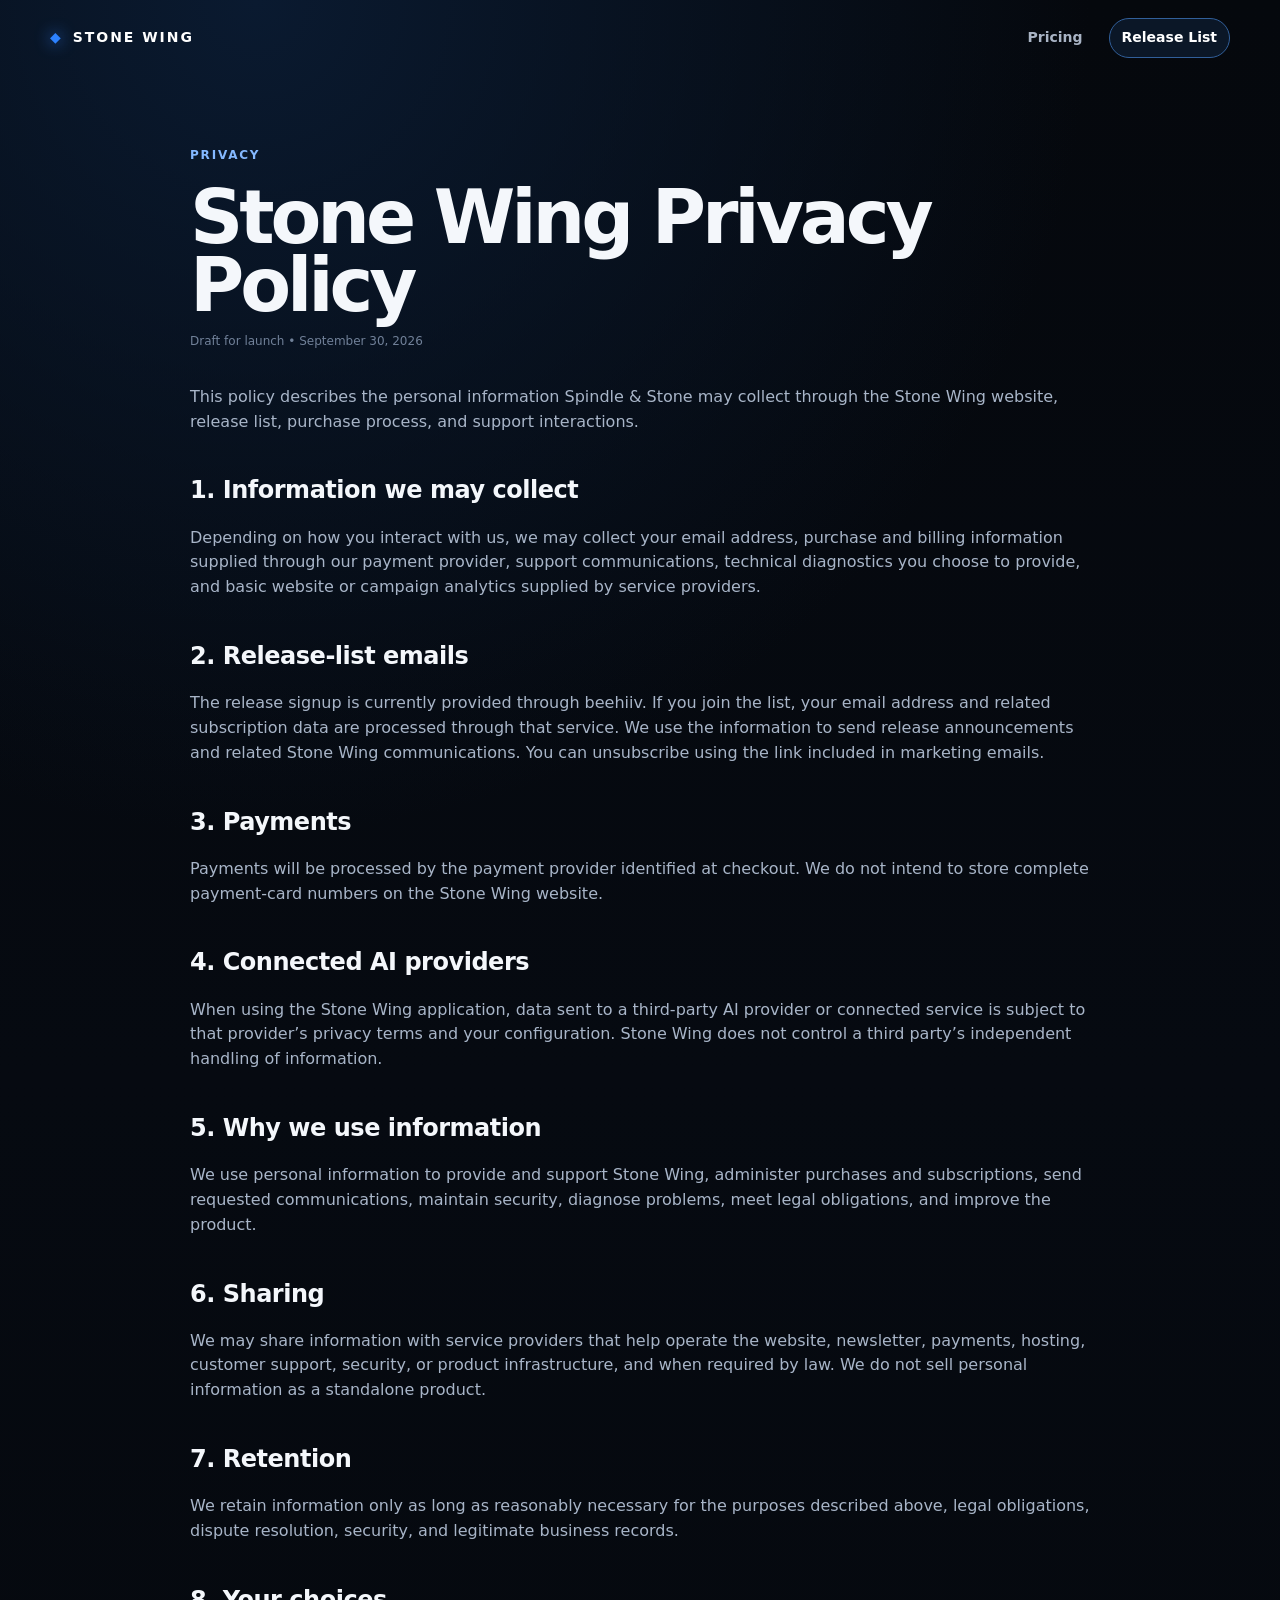
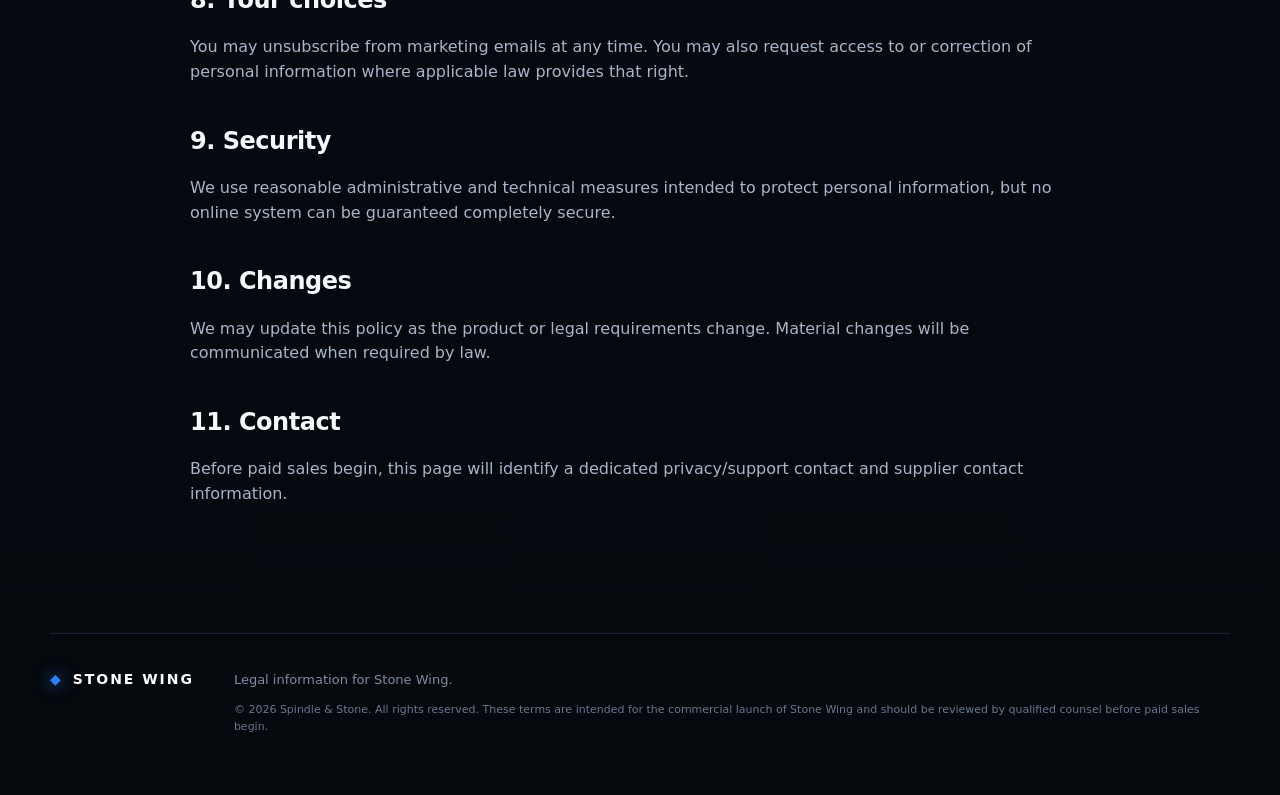
==== privacy.html @ 0d92a04e "Add privacy policy" ====
<!doctype html>
<html lang="en">
<head>
<meta charset="utf-8" />
<meta name="viewport" content="width=device-width, initial-scale=1" />
<link rel="stylesheet" href="styles.css" />
<title>Stone Wing Privacy Policy — Stone Wing</title>
<meta name="description" content="Stone Wing Privacy Policy for Stone Wing." />
</head>
<body><header class="shell nav"><a class="brand" href="index.html"><span class="brand-mark">◆</span><span>STONE WING</span></a><nav><a href="index.html#pricing">Pricing</a><a class="nav-cta" href="index.html#notify">Release List</a></nav></header><main class="shell legal-page"><div class="section-kicker">PRIVACY</div><h1>Stone Wing Privacy Policy</h1><p class="legal-updated">Draft for launch • September 30, 2026</p><p>This policy describes the personal information Spindle & Stone may collect through the Stone Wing website, release list, purchase process, and support interactions.</p><h2>1. Information we may collect</h2><p>Depending on how you interact with us, we may collect your email address, purchase and billing information supplied through our payment provider, support communications, technical diagnostics you choose to provide, and basic website or campaign analytics supplied by service providers.</p><h2>2. Release-list emails</h2><p>The release signup is currently provided through beehiiv. If you join the list, your email address and related subscription data are processed through that service. We use the information to send release announcements and related Stone Wing communications. You can unsubscribe using the link included in marketing emails.</p><h2>3. Payments</h2><p>Payments will be processed by the payment provider identified at checkout. We do not intend to store complete payment-card numbers on the Stone Wing website.</p><h2>4. Connected AI providers</h2><p>When using the Stone Wing application, data sent to a third-party AI provider or connected service is subject to that provider’s privacy terms and your configuration. Stone Wing does not control a third party’s independent handling of information.</p><h2>5. Why we use information</h2><p>We use personal information to provide and support Stone Wing, administer purchases and subscriptions, send requested communications, maintain security, diagnose problems, meet legal obligations, and improve the product.</p><h2>6. Sharing</h2><p>We may share information with service providers that help operate the website, newsletter, payments, hosting, customer support, security, or product infrastructure, and when required by law. We do not sell personal information as a standalone product.</p><h2>7. Retention</h2><p>We retain information only as long as reasonably necessary for the purposes described above, legal obligations, dispute resolution, security, and legitimate business records.</p><h2>8. Your choices</h2><p>You may unsubscribe from marketing emails at any time. You may also request access to or correction of personal information where applicable law provides that right.</p><h2>9. Security</h2><p>We use reasonable administrative and technical measures intended to protect personal information, but no online system can be guaranteed completely secure.</p><h2>10. Changes</h2><p>We may update this policy as the product or legal requirements change. Material changes will be communicated when required by law.</p><h2>11. Contact</h2><p>Before paid sales begin, this page will identify a dedicated privacy/support contact and supplier contact information.</p></main><footer class="footer shell"><div class="brand"><span class="brand-mark">◆</span><span>STONE WING</span></div><p>Legal information for Stone Wing.</p><p class="fine">© 2026 Spindle & Stone. All rights reserved. These terms are intended for the commercial launch of Stone Wing and should be reviewed by qualified counsel before paid sales begin.</p></footer></body></html>
---- styles.css ----
:root{--bg:#05080d;--panel:#0b111a;--panel2:#0d1521;--line:#1c2a3a;--text:#f4f7fb;--muted:#91a0b6;--blue:#2d82ff;--blue2:#78b7ff;--green:#52d39a;--amber:#f4b34e;--max:1180px}*{box-sizing:border-box}html{scroll-behavior:smooth}body{margin:0;background:radial-gradient(circle at 20% 0%,#0a1a30 0,transparent 32%),linear-gradient(180deg,#05080d 0,#060a11 45%,#05080d 100%);color:var(--text);font-family:Inter,system-ui,-apple-system,Segoe UI,sans-serif;line-height:1.55;overflow-x:hidden}.shell{width:min(var(--max),calc(100% - 40px));margin:auto}.ambient{position:fixed;border-radius:50%;filter:blur(100px);opacity:.13;pointer-events:none;z-index:-1}.ambient-a{width:420px;height:420px;background:#1975ff;top:200px;left:-180px}.ambient-b{width:520px;height:520px;background:#2746cc;right:-250px;top:850px}.nav{height:76px;display:flex;align-items:center;justify-content:space-between;position:relative;z-index:5}.brand{display:flex;align-items:center;gap:10px;font-size:14px;font-weight:800;letter-spacing:.14em;color:white;text-decoration:none}.brand-mark{color:var(--blue);filter:drop-shadow(0 0 8px #2d82ff)}nav{display:flex;gap:26px;align-items:center}nav a{color:#a9b4c5;text-decoration:none;font-size:14px;font-weight:600}nav a:hover{color:white}.nav-cta{color:white!important;border:1px solid #315f9a;padding:8px 12px;border-radius:999px;background:#0b1727}.hero{padding:92px 0 38px;text-align:center}.eyebrow,.section-kicker{font-size:12px;font-weight:800;letter-spacing:.15em;color:#84b8ff}.eyebrow{display:inline-flex;align-items:center;gap:8px;border:1px solid #1e3552;border-radius:999px;padding:8px 12px;background:#09101a}.pulse{width:8px;height:8px;border-radius:50%;background:var(--green);box-shadow:0 0 10px var(--green)}h1{font-size:clamp(54px,8.2vw,104px);letter-spacing:-.055em;line-height:.93;margin:24px auto 26px;max-width:1050px}h1 span{background:linear-gradient(90deg,#fff,#6babff 55%,#2d82ff);-webkit-background-clip:text;color:transparent}.hero-copy{max-width:790px;margin:0 auto;color:#b1bdd0;font-size:20px}.hero-actions{display:flex;justify-content:center;gap:12px;margin:32px 0}.button{display:inline-flex;align-items:center;justify-content:center;padding:14px 20px;border-radius:10px;text-decoration:none;font-weight:700;font-size:15px}.primary{background:linear-gradient(180deg,#398dff,#1767dd);color:white;box-shadow:0 10px 38px rgba(45,130,255,.25)}.ghost{color:#dbe7f8;border:1px solid #28384b;background:#0a1018}.proof-strip{display:grid;grid-template-columns:repeat(4,1fr);border:1px solid #172536;background:rgba(8,13,20,.75);border-radius:16px;margin-top:62px;overflow:hidden}.proof-strip div{padding:22px;border-right:1px solid #172536}.proof-strip div:last-child{border-right:0}.proof-strip strong,.proof-strip span{display:block}.proof-strip strong{font-size:16px}.proof-strip span{font-size:12px;color:#77879e;margin-top:3px}.dual-shot{display:grid;grid-template-columns:1fr 1fr;gap:18px;margin-top:28px}.platform-card{border:1px solid #203049;border-radius:18px;padding:12px;background:linear-gradient(180deg,#0d151f,#080d14);box-shadow:0 20px 80px rgba(0,0,0,.35)}.platform-card img{width:100%;border-radius:10px;display:block}.platform-label{display:flex;gap:8px;align-items:center;color:#cbd6e6;font-size:13px;padding:4px 4px 12px;font-weight:700}.dot{width:8px;height:8px;border-radius:50%;background:#6ea6ff}.dot.mac{background:#8fb9ff}.dot.win{background:#2d82ff}.concept-note{grid-column:1/-1;text-align:center;color:#617188;font-size:11px;margin:0}.section{padding:105px 0}.section h2{font-size:clamp(36px,5vw,64px);line-height:1.02;letter-spacing:-.04em;margin:9px 0 18px;max-width:900px}.section-intro{max-width:760px;color:#9ba9bc;font-size:18px}.feature-grid{display:grid;grid-template-columns:repeat(4,1fr);gap:12px;margin-top:38px}.feature-grid article{min-height:230px;border:1px solid #1a2a3d;background:linear-gradient(180deg,rgba(13,22,34,.92),rgba(7,12,19,.92));border-radius:16px;padding:24px}.feature-grid h3{font-size:18px;margin:34px 0 8px}.feature-grid p{color:#8e9db2;margin:0;font-size:14px}.ico{font-size:25px;color:#6db1ff;width:42px;height:42px;display:grid;place-items:center;border:1px solid #284b78;border-radius:12px;background:#0c1a2c}.wide-visual{width:100%;display:block;border:1px solid #1c2f48;border-radius:18px;box-shadow:0 35px 100px rgba(0,0,0,.45);margin-top:38px}.split{display:grid;grid-template-columns:1fr 1fr;gap:70px;align-items:center}.split p,.gov-copy p,.self-hosted p{color:#9dabbf;font-size:17px}.checklist{list-style:none;padding:0;margin:28px 0}.checklist li{margin:12px 0;padding-left:28px;position:relative;color:#c4cfde}.checklist li:before{content:'✓';position:absolute;left:0;color:#67b3ff;font-weight:800}.network-card{height:430px;position:relative;border:1px solid #1d3250;border-radius:24px;background:radial-gradient(circle at center,#0b2242 0,#08111d 45%,#070b12 80%);overflow:hidden}.node{position:absolute;z-index:2;border:1px solid #315d94;background:#0b1522;border-radius:14px;color:#dceaff;font-weight:800;text-align:center}.node.computer{left:7%;top:43%;padding:18px 32px}.node.computer.right{left:auto;right:7%}.node.center{left:50%;top:50%;transform:translate(-50%,-50%);width:155px;height:155px;border-radius:28px;display:grid;place-items:center;align-content:center;font-size:20px;box-shadow:0 0 60px rgba(45,130,255,.32);border-color:#3a8dff}.node.center span{font-size:10px;color:#78b7ff;letter-spacing:.18em;margin-top:4px}.line{position:absolute;height:2px;background:linear-gradient(90deg,#21446d,#2d82ff);top:50%;width:27%;z-index:1}.l1{left:23%}.l2{right:23%;transform:rotate(180deg)}.governance-ring{position:absolute;left:50%;top:50%;transform:translate(-50%,-50%);width:300px;height:300px;border:1px dashed #315d94;border-radius:50%;color:#678bb4;font-size:9px;letter-spacing:.16em;text-align:center;padding-top:13px}.governance-box{border:1px solid #2a4160;border-radius:24px;padding:42px;background:linear-gradient(135deg,#0b121c,#09111d 60%,#0a1a2f);display:grid;grid-template-columns:1.05fr 1fr;gap:50px}.gov-grid{display:grid;grid-template-columns:1fr 1fr;gap:12px}.gov-grid div{border:1px solid #1e3553;background:#09101a;border-radius:14px;padding:20px}.gov-grid strong,.gov-grid span{display:block}.gov-grid strong{color:#71b2ff;font-size:13px;letter-spacing:.1em}.gov-grid span{color:#9aabc0;font-size:13px;margin-top:8px}.cost-grid{display:grid;grid-template-columns:repeat(3,1fr);gap:10px;margin-top:20px}.cost-grid div{display:flex;justify-content:space-between;gap:14px;border:1px solid #1a2a3d;background:#09101a;padding:16px;border-radius:12px}.cost-grid span{color:#8f9db1;font-size:13px}.cost-grid strong{font-size:13px;white-space:nowrap}.comparison-total{margin-top:12px;border:1px solid #28548a;background:linear-gradient(90deg,#0a1320,#0b1c33);border-radius:14px;padding:20px;display:grid;grid-template-columns:1fr auto;align-items:center}.comparison-total strong{font-size:28px;color:#71b2ff}.comparison-total em{grid-column:1/-1;color:#718199;font-size:12px;font-style:normal}.self-hosted{display:grid;grid-template-columns:1fr 1fr;gap:60px;align-items:end;border-top:1px solid #18283a;border-bottom:1px solid #18283a;padding:58px 0}.pricing-card{border:1px solid #2c5f9f;border-radius:28px;padding:48px;background:radial-gradient(circle at 0 0,#0c2445,transparent 40%),linear-gradient(135deg,#0b111a,#07101c);display:grid;grid-template-columns:1fr 1fr;gap:50px}.pricing-card h2{font-size:92px;margin:4px 0 8px}.pricing-card h2 span{font-size:22px;color:#7e8ca1;letter-spacing:0}.pricing-card p{color:#93a2b6}.compact{margin-top:0}.full{width:100%;margin-top:12px}.fine{font-size:11px!important;color:#68788f!important}.faq details{border-bottom:1px solid #1b2a3d;padding:18px 0}.faq summary{cursor:pointer;font-size:18px;font-weight:700}.faq details p{color:#92a1b5;max-width:800px}.footer{padding:35px 0 60px;border-top:1px solid #162437;display:grid;grid-template-columns:auto 1fr;gap:10px 40px;align-items:center}.footer>p{margin:0;color:#7e8da2;font-size:13px}.footer .fine{grid-column:2}.reveal{opacity:0;transform:translateY(18px);transition:.7s ease}.reveal.visible{opacity:1;transform:none}@media(max-width:900px){nav a:not(.nav-cta){display:none}.hero{padding-top:62px}.proof-strip{grid-template-columns:1fr 1fr}.proof-strip div:nth-child(2){border-right:0}.proof-strip div:nth-child(-n+2){border-bottom:1px solid #172536}.dual-shot,.split,.governance-box,.pricing-card,.self-hosted{grid-template-columns:1fr}.feature-grid{grid-template-columns:1fr 1fr}.cost-grid{grid-template-columns:1fr 1fr}.network-card{height:360px}.footer{grid-template-columns:1fr}.footer .fine{grid-column:1}}@media(max-width:580px){.shell{width:min(var(--max),calc(100% - 24px))}h1{font-size:50px}.hero-copy{font-size:17px}.hero-actions{flex-direction:column}.proof-strip{grid-template-columns:1fr}.proof-strip div{border-right:0;border-bottom:1px solid #172536}.dual-shot,.feature-grid,.cost-grid,.gov-grid{grid-template-columns:1fr}.section{padding:74px 0}.section h2{font-size:38px}.network-card{height:300px}.node.computer{font-size:12px;padding:12px 14px}.node.center{width:120px;height:120px}.governance-ring{width:230px;height:230px}.pricing-card{padding:26px}.pricing-card h2{font-size:64px}.comparison-total{grid-template-columns:1fr}.comparison-total strong{margin-top:8px}.visual-section{overflow:hidden}}
.pricing-options{display:grid;grid-template-columns:repeat(3,1fr);gap:14px;margin-top:34px}.price-option{border:1px solid #203049;background:linear-gradient(180deg,#0c1420,#080d14);border-radius:20px;padding:28px;display:flex;flex-direction:column}.price-option.featured{border-color:#327bd3;box-shadow:0 20px 70px rgba(45,130,255,.16)}.price-option h3{font-size:40px;line-height:1;margin:14px 0 14px;letter-spacing:-.04em}.price-option h3 span{font-size:16px;color:#7e8ca1;letter-spacing:0}.price-option p{color:#93a2b6;min-height:76px}.price-badge{display:inline-flex;align-self:flex-start;font-size:10px;font-weight:800;letter-spacing:.13em;color:#8ec2ff;border:1px solid #2c5f9f;background:#0a1b31;border-radius:999px;padding:7px 9px}.price-badge.muted{color:#9aa9bd;border-color:#26384c;background:#0b1119}.pricing-includes{margin-top:18px;border:1px solid #1a2a3d;border-radius:18px;padding:26px;background:#09101a}.pricing-includes .checklist{columns:2;column-gap:50px}.pricing-includes .fine{margin-top:18px}@media(max-width:900px){.pricing-options{grid-template-columns:1fr}.pricing-includes .checklist{columns:1}}
.beehiiv-embed {width: 100%;min-height: 86px;display: flex;align-items: center;}.beehiiv-embed iframe {width: 100% !important;max-width: 100% !important;}
.footer a,.fine a{color:#8fc1ff;text-decoration:none}.footer a:hover,.fine a:hover{text-decoration:underline}.legal-page{padding:70px 0 110px;max-width:900px}.legal-page h1{font-size:clamp(44px,7vw,74px);margin:18px 0 12px}.legal-page h2{font-size:24px;letter-spacing:-.02em;margin:38px 0 10px}.legal-page p,.legal-page li{color:#a8b5c8;font-size:16px}.legal-page a{color:#8fc1ff}.legal-updated{font-size:12px!important;color:#718199!important;margin-bottom:34px}.legal-page strong{color:#e7edf7}
.notify-box{margin-top:22px;border:1px solid #24466f;border-radius:20px;padding:28px;background:linear-gradient(180deg,#0a1626,#08101a)}.notify-box h3{margin:6px 0 8px;font-size:28px;letter-spacing:-.02em}.notify-box p{margin:0 0 16px;color:#93a2b6}.notify-box .beehiiv-embed{margin-top:14px}
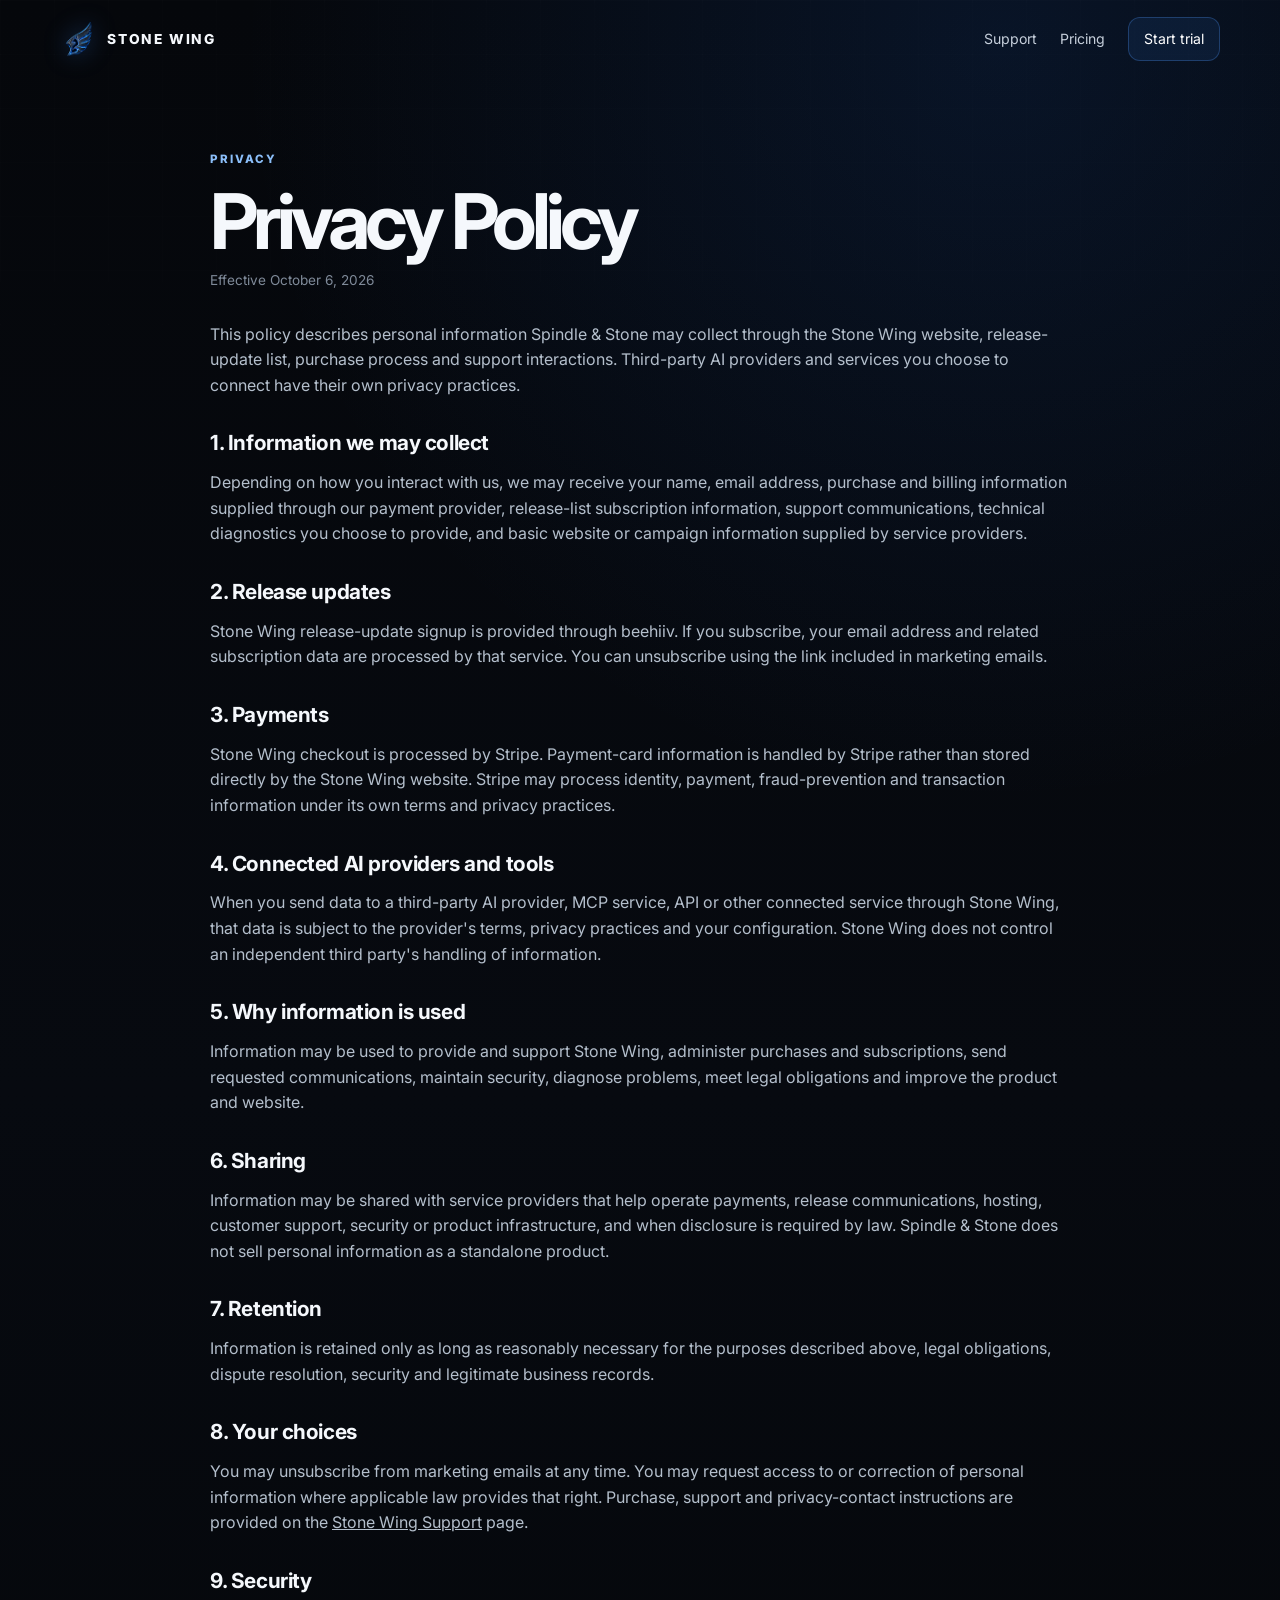
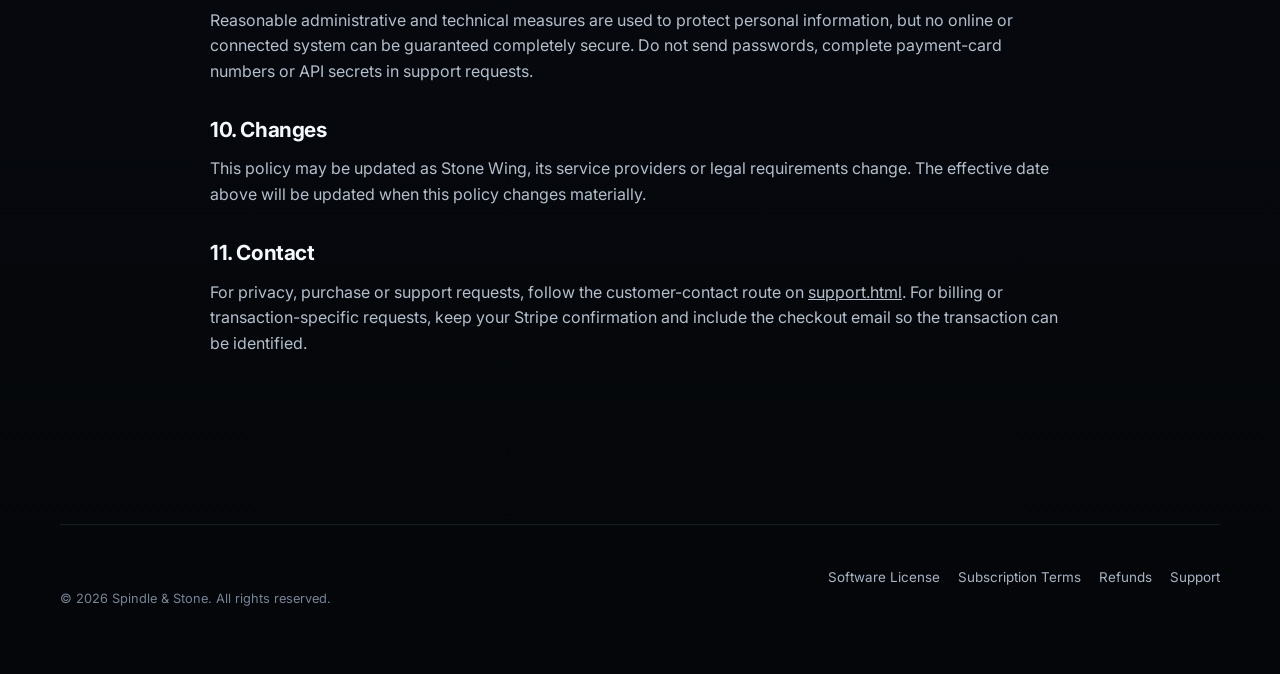
==== commit 042aa032: "Publish current Stone Wing privacy policy" ====
--- a/privacy.html
+++ b/privacy.html
@@ -1,10 +1 @@
-<!doctype html>
-<html lang="en">
-<head>
-<meta charset="utf-8" />
-<meta name="viewport" content="width=device-width, initial-scale=1" />
-<link rel="stylesheet" href="styles.css" />
-<title>Stone Wing Privacy Policy — Stone Wing</title>
-<meta name="description" content="Stone Wing Privacy Policy for Stone Wing." />
-</head>
-<body><header class="shell nav"><a class="brand" href="index.html"><span class="brand-mark">◆</span><span>STONE WING</span></a><nav><a href="index.html#pricing">Pricing</a><a class="nav-cta" href="index.html#notify">Release List</a></nav></header><main class="shell legal-page"><div class="section-kicker">PRIVACY</div><h1>Stone Wing Privacy Policy</h1><p class="legal-updated">Draft for launch • September 30, 2026</p><p>This policy describes the personal information Spindle & Stone may collect through the Stone Wing website, release list, purchase process, and support interactions.</p><h2>1. Information we may collect</h2><p>Depending on how you interact with us, we may collect your email address, purchase and billing information supplied through our payment provider, support communications, technical diagnostics you choose to provide, and basic website or campaign analytics supplied by service providers.</p><h2>2. Release-list emails</h2><p>The release signup is currently provided through beehiiv. If you join the list, your email address and related subscription data are processed through that service. We use the information to send release announcements and related Stone Wing communications. You can unsubscribe using the link included in marketing emails.</p><h2>3. Payments</h2><p>Payments will be processed by the payment provider identified at checkout. We do not intend to store complete payment-card numbers on the Stone Wing website.</p><h2>4. Connected AI providers</h2><p>When using the Stone Wing application, data sent to a third-party AI provider or connected service is subject to that provider’s privacy terms and your configuration. Stone Wing does not control a third party’s independent handling of information.</p><h2>5. Why we use information</h2><p>We use personal information to provide and support Stone Wing, administer purchases and subscriptions, send requested communications, maintain security, diagnose problems, meet legal obligations, and improve the product.</p><h2>6. Sharing</h2><p>We may share information with service providers that help operate the website, newsletter, payments, hosting, customer support, security, or product infrastructure, and when required by law. We do not sell personal information as a standalone product.</p><h2>7. Retention</h2><p>We retain information only as long as reasonably necessary for the purposes described above, legal obligations, dispute resolution, security, and legitimate business records.</p><h2>8. Your choices</h2><p>You may unsubscribe from marketing emails at any time. You may also request access to or correction of personal information where applicable law provides that right.</p><h2>9. Security</h2><p>We use reasonable administrative and technical measures intended to protect personal information, but no online system can be guaranteed completely secure.</p><h2>10. Changes</h2><p>We may update this policy as the product or legal requirements change. Material changes will be communicated when required by law.</p><h2>11. Contact</h2><p>Before paid sales begin, this page will identify a dedicated privacy/support contact and supplier contact information.</p></main><footer class="footer shell"><div class="brand"><span class="brand-mark">◆</span><span>STONE WING</span></div><p>Legal information for Stone Wing.</p><p class="fine">© 2026 Spindle & Stone. All rights reserved. These terms are intended for the commercial launch of Stone Wing and should be reviewed by qualified counsel before paid sales begin.</p></footer></body></html>
+<!doctype html><html lang="en"><head><meta charset="utf-8"><meta name="viewport" content="width=device-width,initial-scale=1"><meta name="description" content="Stone Wing privacy policy for the website, purchases, release updates and support interactions."><title>Privacy Policy — Stone Wing</title><link rel="preconnect" href="https://fonts.googleapis.com"><link rel="preconnect" href="https://fonts.gstatic.com" crossorigin><link href="https://fonts.googleapis.com/css2?family=Inter:wght@400;500;600;700;800&display=swap" rel="stylesheet"><link rel="icon" type="image/png" href="stone-wing-mark.png"><link rel="stylesheet" href="styles.css?v=20261006-commercial"></head><body><header class="nav shell"><a class="brand" href="index.html"><img src="stone-wing-mark.png" alt=""><span>STONE WING</span></a><nav><a href="support.html">Support</a><a href="index.html#pricing">Pricing</a><a class="nav-cta" href="index.html#pricing">Start trial</a></nav></header><main class="shell legal-page"><div class="kicker">PRIVACY</div><h1>Privacy Policy</h1><p class="legal-updated">Effective October 6, 2026</p><p>This policy describes personal information Spindle & Stone may collect through the Stone Wing website, release-update list, purchase process and support interactions. Third-party AI providers and services you choose to connect have their own privacy practices.</p><h2>1. Information we may collect</h2><p>Depending on how you interact with us, we may receive your name, email address, purchase and billing information supplied through our payment provider, release-list subscription information, support communications, technical diagnostics you choose to provide, and basic website or campaign information supplied by service providers.</p><h2>2. Release updates</h2><p>Stone Wing release-update signup is provided through beehiiv. If you subscribe, your email address and related subscription data are processed by that service. You can unsubscribe using the link included in marketing emails.</p><h2>3. Payments</h2><p>Stone Wing checkout is processed by Stripe. Payment-card information is handled by Stripe rather than stored directly by the Stone Wing website. Stripe may process identity, payment, fraud-prevention and transaction information under its own terms and privacy practices.</p><h2>4. Connected AI providers and tools</h2><p>When you send data to a third-party AI provider, MCP service, API or other connected service through Stone Wing, that data is subject to the provider's terms, privacy practices and your configuration. Stone Wing does not control an independent third party's handling of information.</p><h2>5. Why information is used</h2><p>Information may be used to provide and support Stone Wing, administer purchases and subscriptions, send requested communications, maintain security, diagnose problems, meet legal obligations and improve the product and website.</p><h2>6. Sharing</h2><p>Information may be shared with service providers that help operate payments, release communications, hosting, customer support, security or product infrastructure, and when disclosure is required by law. Spindle & Stone does not sell personal information as a standalone product.</p><h2>7. Retention</h2><p>Information is retained only as long as reasonably necessary for the purposes described above, legal obligations, dispute resolution, security and legitimate business records.</p><h2>8. Your choices</h2><p>You may unsubscribe from marketing emails at any time. You may request access to or correction of personal information where applicable law provides that right. Purchase, support and privacy-contact instructions are provided on the <a href="support.html">Stone Wing Support</a> page.</p><h2>9. Security</h2><p>Reasonable administrative and technical measures are used to protect personal information, but no online or connected system can be guaranteed completely secure. Do not send passwords, complete payment-card numbers or API secrets in support requests.</p><h2>10. Changes</h2><p>This policy may be updated as Stone Wing, its service providers or legal requirements change. The effective date above will be updated when this policy changes materially.</p><h2>11. Contact</h2><p>For privacy, purchase or support requests, follow the customer-contact route on <a href="support.html">support.html</a>. For billing or transaction-specific requests, keep your Stripe confirmation and include the checkout email so the transaction can be identified.</p></main><footer class="footer shell"><div class="footer-links"><a href="software-license.html">Software License</a><a href="subscription-terms.html">Subscription Terms</a><a href="refunds.html">Refunds</a><a href="support.html">Support</a></div><p class="fine">© 2026 Spindle & Stone. All rights reserved.</p></footer></body></html>
--- a/styles.css
+++ b/styles.css
@@ -1,5 +1 @@
-:root{--bg:#05080d;--panel:#0b111a;--panel2:#0d1521;--line:#1c2a3a;--text:#f4f7fb;--muted:#91a0b6;--blue:#2d82ff;--blue2:#78b7ff;--green:#52d39a;--amber:#f4b34e;--max:1180px}*{box-sizing:border-box}html{scroll-behavior:smooth}body{margin:0;background:radial-gradient(circle at 20% 0%,#0a1a30 0,transparent 32%),linear-gradient(180deg,#05080d 0,#060a11 45%,#05080d 100%);color:var(--text);font-family:Inter,system-ui,-apple-system,Segoe UI,sans-serif;line-height:1.55;overflow-x:hidden}.shell{width:min(var(--max),calc(100% - 40px));margin:auto}.ambient{position:fixed;border-radius:50%;filter:blur(100px);opacity:.13;pointer-events:none;z-index:-1}.ambient-a{width:420px;height:420px;background:#1975ff;top:200px;left:-180px}.ambient-b{width:520px;height:520px;background:#2746cc;right:-250px;top:850px}.nav{height:76px;display:flex;align-items:center;justify-content:space-between;position:relative;z-index:5}.brand{display:flex;align-items:center;gap:10px;font-size:14px;font-weight:800;letter-spacing:.14em;color:white;text-decoration:none}.brand-mark{color:var(--blue);filter:drop-shadow(0 0 8px #2d82ff)}nav{display:flex;gap:26px;align-items:center}nav a{color:#a9b4c5;text-decoration:none;font-size:14px;font-weight:600}nav a:hover{color:white}.nav-cta{color:white!important;border:1px solid #315f9a;padding:8px 12px;border-radius:999px;background:#0b1727}.hero{padding:92px 0 38px;text-align:center}.eyebrow,.section-kicker{font-size:12px;font-weight:800;letter-spacing:.15em;color:#84b8ff}.eyebrow{display:inline-flex;align-items:center;gap:8px;border:1px solid #1e3552;border-radius:999px;padding:8px 12px;background:#09101a}.pulse{width:8px;height:8px;border-radius:50%;background:var(--green);box-shadow:0 0 10px var(--green)}h1{font-size:clamp(54px,8.2vw,104px);letter-spacing:-.055em;line-height:.93;margin:24px auto 26px;max-width:1050px}h1 span{background:linear-gradient(90deg,#fff,#6babff 55%,#2d82ff);-webkit-background-clip:text;color:transparent}.hero-copy{max-width:790px;margin:0 auto;color:#b1bdd0;font-size:20px}.hero-actions{display:flex;justify-content:center;gap:12px;margin:32px 0}.button{display:inline-flex;align-items:center;justify-content:center;padding:14px 20px;border-radius:10px;text-decoration:none;font-weight:700;font-size:15px}.primary{background:linear-gradient(180deg,#398dff,#1767dd);color:white;box-shadow:0 10px 38px rgba(45,130,255,.25)}.ghost{color:#dbe7f8;border:1px solid #28384b;background:#0a1018}.proof-strip{display:grid;grid-template-columns:repeat(4,1fr);border:1px solid #172536;background:rgba(8,13,20,.75);border-radius:16px;margin-top:62px;overflow:hidden}.proof-strip div{padding:22px;border-right:1px solid #172536}.proof-strip div:last-child{border-right:0}.proof-strip strong,.proof-strip span{display:block}.proof-strip strong{font-size:16px}.proof-strip span{font-size:12px;color:#77879e;margin-top:3px}.dual-shot{display:grid;grid-template-columns:1fr 1fr;gap:18px;margin-top:28px}.platform-card{border:1px solid #203049;border-radius:18px;padding:12px;background:linear-gradient(180deg,#0d151f,#080d14);box-shadow:0 20px 80px rgba(0,0,0,.35)}.platform-card img{width:100%;border-radius:10px;display:block}.platform-label{display:flex;gap:8px;align-items:center;color:#cbd6e6;font-size:13px;padding:4px 4px 12px;font-weight:700}.dot{width:8px;height:8px;border-radius:50%;background:#6ea6ff}.dot.mac{background:#8fb9ff}.dot.win{background:#2d82ff}.concept-note{grid-column:1/-1;text-align:center;color:#617188;font-size:11px;margin:0}.section{padding:105px 0}.section h2{font-size:clamp(36px,5vw,64px);line-height:1.02;letter-spacing:-.04em;margin:9px 0 18px;max-width:900px}.section-intro{max-width:760px;color:#9ba9bc;font-size:18px}.feature-grid{display:grid;grid-template-columns:repeat(4,1fr);gap:12px;margin-top:38px}.feature-grid article{min-height:230px;border:1px solid #1a2a3d;background:linear-gradient(180deg,rgba(13,22,34,.92),rgba(7,12,19,.92));border-radius:16px;padding:24px}.feature-grid h3{font-size:18px;margin:34px 0 8px}.feature-grid p{color:#8e9db2;margin:0;font-size:14px}.ico{font-size:25px;color:#6db1ff;width:42px;height:42px;display:grid;place-items:center;border:1px solid #284b78;border-radius:12px;background:#0c1a2c}.wide-visual{width:100%;display:block;border:1px solid #1c2f48;border-radius:18px;box-shadow:0 35px 100px rgba(0,0,0,.45);margin-top:38px}.split{display:grid;grid-template-columns:1fr 1fr;gap:70px;align-items:center}.split p,.gov-copy p,.self-hosted p{color:#9dabbf;font-size:17px}.checklist{list-style:none;padding:0;margin:28px 0}.checklist li{margin:12px 0;padding-left:28px;position:relative;color:#c4cfde}.checklist li:before{content:'✓';position:absolute;left:0;color:#67b3ff;font-weight:800}.network-card{height:430px;position:relative;border:1px solid #1d3250;border-radius:24px;background:radial-gradient(circle at center,#0b2242 0,#08111d 45%,#070b12 80%);overflow:hidden}.node{position:absolute;z-index:2;border:1px solid #315d94;background:#0b1522;border-radius:14px;color:#dceaff;font-weight:800;text-align:center}.node.computer{left:7%;top:43%;padding:18px 32px}.node.computer.right{left:auto;right:7%}.node.center{left:50%;top:50%;transform:translate(-50%,-50%);width:155px;height:155px;border-radius:28px;display:grid;place-items:center;align-content:center;font-size:20px;box-shadow:0 0 60px rgba(45,130,255,.32);border-color:#3a8dff}.node.center span{font-size:10px;color:#78b7ff;letter-spacing:.18em;margin-top:4px}.line{position:absolute;height:2px;background:linear-gradient(90deg,#21446d,#2d82ff);top:50%;width:27%;z-index:1}.l1{left:23%}.l2{right:23%;transform:rotate(180deg)}.governance-ring{position:absolute;left:50%;top:50%;transform:translate(-50%,-50%);width:300px;height:300px;border:1px dashed #315d94;border-radius:50%;color:#678bb4;font-size:9px;letter-spacing:.16em;text-align:center;padding-top:13px}.governance-box{border:1px solid #2a4160;border-radius:24px;padding:42px;background:linear-gradient(135deg,#0b121c,#09111d 60%,#0a1a2f);display:grid;grid-template-columns:1.05fr 1fr;gap:50px}.gov-grid{display:grid;grid-template-columns:1fr 1fr;gap:12px}.gov-grid div{border:1px solid #1e3553;background:#09101a;border-radius:14px;padding:20px}.gov-grid strong,.gov-grid span{display:block}.gov-grid strong{color:#71b2ff;font-size:13px;letter-spacing:.1em}.gov-grid span{color:#9aabc0;font-size:13px;margin-top:8px}.cost-grid{display:grid;grid-template-columns:repeat(3,1fr);gap:10px;margin-top:20px}.cost-grid div{display:flex;justify-content:space-between;gap:14px;border:1px solid #1a2a3d;background:#09101a;padding:16px;border-radius:12px}.cost-grid span{color:#8f9db1;font-size:13px}.cost-grid strong{font-size:13px;white-space:nowrap}.comparison-total{margin-top:12px;border:1px solid #28548a;background:linear-gradient(90deg,#0a1320,#0b1c33);border-radius:14px;padding:20px;display:grid;grid-template-columns:1fr auto;align-items:center}.comparison-total strong{font-size:28px;color:#71b2ff}.comparison-total em{grid-column:1/-1;color:#718199;font-size:12px;font-style:normal}.self-hosted{display:grid;grid-template-columns:1fr 1fr;gap:60px;align-items:end;border-top:1px solid #18283a;border-bottom:1px solid #18283a;padding:58px 0}.pricing-card{border:1px solid #2c5f9f;border-radius:28px;padding:48px;background:radial-gradient(circle at 0 0,#0c2445,transparent 40%),linear-gradient(135deg,#0b111a,#07101c);display:grid;grid-template-columns:1fr 1fr;gap:50px}.pricing-card h2{font-size:92px;margin:4px 0 8px}.pricing-card h2 span{font-size:22px;color:#7e8ca1;letter-spacing:0}.pricing-card p{color:#93a2b6}.compact{margin-top:0}.full{width:100%;margin-top:12px}.fine{font-size:11px!important;color:#68788f!important}.faq details{border-bottom:1px solid #1b2a3d;padding:18px 0}.faq summary{cursor:pointer;font-size:18px;font-weight:700}.faq details p{color:#92a1b5;max-width:800px}.footer{padding:35px 0 60px;border-top:1px solid #162437;display:grid;grid-template-columns:auto 1fr;gap:10px 40px;align-items:center}.footer>p{margin:0;color:#7e8da2;font-size:13px}.footer .fine{grid-column:2}.reveal{opacity:0;transform:translateY(18px);transition:.7s ease}.reveal.visible{opacity:1;transform:none}@media(max-width:900px){nav a:not(.nav-cta){display:none}.hero{padding-top:62px}.proof-strip{grid-template-columns:1fr 1fr}.proof-strip div:nth-child(2){border-right:0}.proof-strip div:nth-child(-n+2){border-bottom:1px solid #172536}.dual-shot,.split,.governance-box,.pricing-card,.self-hosted{grid-template-columns:1fr}.feature-grid{grid-template-columns:1fr 1fr}.cost-grid{grid-template-columns:1fr 1fr}.network-card{height:360px}.footer{grid-template-columns:1fr}.footer .fine{grid-column:1}}@media(max-width:580px){.shell{width:min(var(--max),calc(100% - 24px))}h1{font-size:50px}.hero-copy{font-size:17px}.hero-actions{flex-direction:column}.proof-strip{grid-template-columns:1fr}.proof-strip div{border-right:0;border-bottom:1px solid #172536}.dual-shot,.feature-grid,.cost-grid,.gov-grid{grid-template-columns:1fr}.section{padding:74px 0}.section h2{font-size:38px}.network-card{height:300px}.node.computer{font-size:12px;padding:12px 14px}.node.center{width:120px;height:120px}.governance-ring{width:230px;height:230px}.pricing-card{padding:26px}.pricing-card h2{font-size:64px}.comparison-total{grid-template-columns:1fr}.comparison-total strong{margin-top:8px}.visual-section{overflow:hidden}}
-.pricing-options{display:grid;grid-template-columns:repeat(3,1fr);gap:14px;margin-top:34px}.price-option{border:1px solid #203049;background:linear-gradient(180deg,#0c1420,#080d14);border-radius:20px;padding:28px;display:flex;flex-direction:column}.price-option.featured{border-color:#327bd3;box-shadow:0 20px 70px rgba(45,130,255,.16)}.price-option h3{font-size:40px;line-height:1;margin:14px 0 14px;letter-spacing:-.04em}.price-option h3 span{font-size:16px;color:#7e8ca1;letter-spacing:0}.price-option p{color:#93a2b6;min-height:76px}.price-badge{display:inline-flex;align-self:flex-start;font-size:10px;font-weight:800;letter-spacing:.13em;color:#8ec2ff;border:1px solid #2c5f9f;background:#0a1b31;border-radius:999px;padding:7px 9px}.price-badge.muted{color:#9aa9bd;border-color:#26384c;background:#0b1119}.pricing-includes{margin-top:18px;border:1px solid #1a2a3d;border-radius:18px;padding:26px;background:#09101a}.pricing-includes .checklist{columns:2;column-gap:50px}.pricing-includes .fine{margin-top:18px}@media(max-width:900px){.pricing-options{grid-template-columns:1fr}.pricing-includes .checklist{columns:1}}
-.beehiiv-embed {width: 100%;min-height: 86px;display: flex;align-items: center;}.beehiiv-embed iframe {width: 100% !important;max-width: 100% !important;}
-.footer a,.fine a{color:#8fc1ff;text-decoration:none}.footer a:hover,.fine a:hover{text-decoration:underline}.legal-page{padding:70px 0 110px;max-width:900px}.legal-page h1{font-size:clamp(44px,7vw,74px);margin:18px 0 12px}.legal-page h2{font-size:24px;letter-spacing:-.02em;margin:38px 0 10px}.legal-page p,.legal-page li{color:#a8b5c8;font-size:16px}.legal-page a{color:#8fc1ff}.legal-updated{font-size:12px!important;color:#718199!important;margin-bottom:34px}.legal-page strong{color:#e7edf7}
-.notify-box{margin-top:22px;border:1px solid #24466f;border-radius:20px;padding:28px;background:linear-gradient(180deg,#0a1626,#08101a)}.notify-box h3{margin:6px 0 8px;font-size:28px;letter-spacing:-.02em}.notify-box p{margin:0 0 16px;color:#93a2b6}.notify-box .beehiiv-embed{margin-top:14px}
+:root{--bg:#05070b;--bg2:#080c13;--panel:rgba(13,19,30,.78);--panel2:rgba(255,255,255,.035);--line:rgba(148,163,184,.15);--lineb:rgba(79,154,255,.28);--text:#f5f8fc;--muted:#a7b2c1;--blue:#4d9fff;--blue2:#83bdff;--green:#8de7c2;--max:1160px;--radius:22px;--shadow:0 24px 80px rgba(0,0,0,.35)}*{box-sizing:border-box}html{scroll-behavior:smooth}body{margin:0;background:radial-gradient(circle at 78% 2%,rgba(30,100,210,.14),transparent 31%),linear-gradient(180deg,#05070b,#070a10 48%,#040609);color:var(--text);font-family:Inter,ui-sans-serif,system-ui,-apple-system,BlinkMacSystemFont,"Segoe UI",sans-serif;line-height:1.6}body:before{content:"";position:fixed;inset:0;pointer-events:none;background-image:linear-gradient(rgba(255,255,255,.018) 1px,transparent 1px),linear-gradient(90deg,rgba(255,255,255,.018) 1px,transparent 1px);background-size:54px 54px;mask-image:linear-gradient(to bottom,rgba(0,0,0,.5),transparent 78%);z-index:-1}a{color:inherit}img{max-width:100%}.shell{width:min(var(--max),calc(100% - 40px));margin-inline:auto}.nav{height:78px;display:flex;align-items:center;justify-content:space-between;gap:28px;position:relative;z-index:5}.brand{display:inline-flex;align-items:center;gap:11px;text-decoration:none;font-weight:800;letter-spacing:.13em;font-size:.86rem}.brand img,.brand-mark-img{width:36px;height:36px;object-fit:contain;filter:drop-shadow(0 0 12px rgba(65,145,255,.28))}.nav nav{display:flex;align-items:center;gap:23px}.nav nav a{text-decoration:none;color:#c6cfdb;font-size:.88rem}.nav nav a:hover{color:white}.nav-cta{padding:10px 15px;border:1px solid var(--lineb);border-radius:12px;background:rgba(55,125,230,.1);color:white!important}.hero{padding:74px 0 42px}.hero-grid{display:grid;grid-template-columns:minmax(0,1.14fr) minmax(300px,.86fr);gap:64px;align-items:center}.eyebrow,.kicker{font-size:.72rem;font-weight:800;letter-spacing:.17em;text-transform:uppercase;color:#8bbef8}.eyebrow{display:flex;gap:8px;align-items:center}.dot{width:7px;height:7px;border-radius:999px;background:var(--green);box-shadow:0 0 14px rgba(141,231,194,.7)}h1,h2,h3,p{margin-top:0}h1{font-size:clamp(3.1rem,7.2vw,6.2rem);letter-spacing:-.065em;line-height:.93;margin:18px 0 24px;max-width:850px}h1 span{color:#8fc4ff}h2{font-size:clamp(2rem,4.4vw,3.65rem);letter-spacing:-.045em;line-height:1.05;margin:.4rem 0 1rem}h3{font-size:1.18rem;line-height:1.25}.hero-copy{font-size:clamp(1.08rem,1.8vw,1.32rem);color:#bbc5d2;max-width:760px;line-height:1.65}.hero-actions{display:flex;flex-wrap:wrap;gap:11px;margin:30px 0 19px}.button{display:inline-flex;justify-content:center;align-items:center;min-height:48px;padding:0 18px;border-radius:13px;text-decoration:none;font-weight:750;font-size:.92rem;border:1px solid var(--line);transition:.18s ease}.button.primary{background:linear-gradient(180deg,#5ca7ff,#2f7edc);border-color:#69adff;color:#06111e;box-shadow:0 12px 34px rgba(47,126,220,.25)}.button.primary:hover{transform:translateY(-1px);filter:brightness(1.05)}.button.secondary{background:rgba(255,255,255,.045);border-color:rgba(255,255,255,.14)}.button.secondary:hover{border-color:var(--lineb);background:rgba(77,159,255,.07)}.button.full{width:100%}.microcopy{font-size:.83rem;color:#8491a3;max-width:710px}.hero-art{position:relative;display:grid;place-items:center;min-height:460px}.hero-art:before{content:"";position:absolute;width:82%;aspect-ratio:1;border-radius:50%;background:radial-gradient(circle,rgba(55,135,255,.2),rgba(28,82,170,.04) 50%,transparent 72%);filter:blur(7px)}.hero-art img{position:relative;width:min(430px,100%);filter:drop-shadow(0 30px 55px rgba(0,0,0,.5))}.trust-strip{display:grid;grid-template-columns:repeat(4,1fr);gap:1px;margin-top:52px;border:1px solid var(--line);border-radius:17px;overflow:hidden;background:var(--line)}.trust-strip div{background:#080c13;padding:18px}.trust-strip strong{display:block;font-size:.92rem}.trust-strip span{display:block;color:#8491a3;font-size:.78rem;margin-top:3px}.section{padding:96px 0}.section.tight{padding-top:58px}.section-heading{max-width:820px;margin-bottom:34px}.section-heading p,.section-intro{color:var(--muted);font-size:1.06rem;max-width:780px}.outcome-grid{display:grid;grid-template-columns:repeat(3,1fr);gap:16px}.card,.outcome,.price-card,.proof-card,.faq details,.support-card{border:1px solid var(--line);background:linear-gradient(145deg,rgba(15,21,32,.9),rgba(8,12,19,.8));border-radius:var(--radius);box-shadow:var(--shadow)}.outcome{padding:27px}.num{display:grid;place-items:center;width:34px;height:34px;border-radius:10px;background:rgba(77,159,255,.1);border:1px solid var(--lineb);font-size:.72rem;font-weight:800;color:#9dccff;margin-bottom:21px}.outcome p,.card p,.proof-card p{color:var(--muted);font-size:.94rem}.screens{display:grid;grid-template-columns:1fr 1fr;gap:17px}.screen-card{border:1px solid var(--line);background:#070a0f;border-radius:20px;overflow:hidden;box-shadow:var(--shadow)}.screen-card img{display:block;width:100%;height:auto}.screen-caption{padding:18px 20px}.screen-caption strong{display:block}.screen-caption span{display:block;color:#8e9aab;font-size:.87rem;margin-top:4px}.pill{display:inline-flex;align-items:center;border:1px solid var(--lineb);background:rgba(77,159,255,.08);padding:5px 9px;border-radius:999px;color:#9ecbff;font-size:.66rem;font-weight:850;letter-spacing:.12em;margin-bottom:10px}.proof-flow{display:grid;grid-template-columns:repeat(5,1fr);gap:9px;margin-top:28px}.proof-step{padding:16px;border:1px solid var(--line);border-radius:15px;background:rgba(255,255,255,.025)}.proof-step b{display:block;font-size:.78rem;color:#9dccff;margin-bottom:5px}.proof-step span{color:#9ca8b8;font-size:.82rem}.split{display:grid;grid-template-columns:1fr 1fr;gap:58px;align-items:center}.bridge-diagram{position:relative;min-height:400px;border:1px solid var(--line);border-radius:28px;background:radial-gradient(circle at center,rgba(43,119,220,.12),transparent 45%),#070a10;overflow:hidden}.node{position:absolute;border:1px solid var(--lineb);background:#0d1521;border-radius:14px;padding:14px 17px;font-weight:760}.node.mac{left:9%;top:45%}.node.win{right:9%;top:45%}.node.center{left:50%;top:50%;transform:translate(-50%,-50%);display:flex;flex-direction:column;align-items:center;gap:6px;padding:18px 22px}.node.center img{width:75px}.bridge-line{position:absolute;left:20%;right:20%;top:50%;height:1px;background:linear-gradient(90deg,transparent,#4d9fff,#4d9fff,transparent)}.ring{position:absolute;inset:18%;border-radius:50%;border:1px solid rgba(77,159,255,.17)}.checklist{list-style:none;padding:0;margin:24px 0}.checklist li{padding:8px 0 8px 28px;position:relative;color:#c5ced9}.checklist li:before{content:"✓";position:absolute;left:0;color:var(--green);font-weight:900}.gov-panel{display:grid;grid-template-columns:.85fr 1.15fr;gap:28px;padding:35px;border:1px solid var(--lineb);border-radius:27px;background:linear-gradient(145deg,rgba(25,57,97,.19),rgba(8,12,18,.86));box-shadow:var(--shadow)}.gov-steps{display:grid;grid-template-columns:1fr 1fr;gap:11px}.gov-steps div{padding:18px;border:1px solid var(--line);border-radius:15px;background:rgba(0,0,0,.12)}.gov-steps strong{display:block;color:#9dceff;font-size:.8rem;letter-spacing:.1em}.gov-steps span{display:block;color:#9ba7b7;font-size:.86rem;margin-top:5px}.use-grid{display:grid;grid-template-columns:repeat(4,1fr);gap:12px}.card{padding:22px}.compare-wrap{overflow:auto;border:1px solid var(--line);border-radius:20px;background:#080c12}.compare{width:100%;border-collapse:collapse;min-width:720px}.compare th,.compare td{text-align:left;padding:16px 18px;border-bottom:1px solid var(--line);font-size:.9rem}.compare th{color:#91a0b2;background:rgba(255,255,255,.025)}.compare th:nth-child(2),.compare td:nth-child(2){background:rgba(77,159,255,.055)}.yes{color:var(--green);font-weight:800}.muted{color:#7d8999}.pricing-grid{display:grid;grid-template-columns:1fr 1fr;gap:17px}.price-card{padding:27px}.price-card.featured{border-color:rgba(77,159,255,.45);background:linear-gradient(150deg,rgba(26,66,117,.24),rgba(8,12,18,.9))}.platform-title{display:flex;align-items:center;gap:12px}.platform-title img{width:22px;height:22px}.trial-label{color:#9dccff;font-size:.7rem;font-weight:850;letter-spacing:.14em;text-transform:uppercase}.price{font-size:2.35rem;font-weight:850;letter-spacing:-.045em;margin:10px 0 0}.price small{font-size:.84rem;font-weight:600;color:#96a3b3;letter-spacing:0}.price-card>p{color:var(--muted)}.choice-box{display:grid;grid-template-columns:1fr 1fr;gap:9px;margin:18px 0}.choice{padding:14px;border-radius:13px;border:1px solid var(--line);background:rgba(255,255,255,.025)}.choice strong,.choice span{display:block}.choice strong{font-size:.86rem}.choice span{font-size:.78rem;color:#8794a5;margin-top:2px}.price-actions{display:grid;grid-template-columns:1fr 1fr;gap:9px}.price-note{margin-top:13px;font-size:.8rem;color:#7f8c9d}.proof-grid{display:grid;grid-template-columns:repeat(3,1fr);gap:14px}.proof-card{padding:24px}.proof-card strong{display:block;margin-bottom:8px}.faq{display:grid;gap:9px}.faq details{padding:0 20px}.faq summary{cursor:pointer;font-weight:720;padding:17px 0;list-style:none}.faq summary::-webkit-details-marker{display:none}.faq details p{color:var(--muted);padding:0 0 18px;margin:0}.newsletter{display:grid;grid-template-columns:1fr .9fr;gap:36px;align-items:center;padding:30px;border:1px solid var(--line);border-radius:23px;background:rgba(255,255,255,.025)}.footer{padding:42px 0 52px;border-top:1px solid var(--line);margin-top:72px}.footer-grid{display:grid;grid-template-columns:1.1fr .9fr;gap:30px}.footer-links{display:flex;flex-wrap:wrap;gap:11px 18px;justify-content:flex-end}.footer a{color:#a9b4c2;text-decoration:none;font-size:.84rem}.footer p,.fine{color:#778496;font-size:.8rem}.legal-page{max-width:860px;padding-top:72px;padding-bottom:80px}.legal-page h1{font-size:clamp(2.6rem,7vw,4.8rem);margin-bottom:12px}.legal-page h2{font-size:1.3rem;letter-spacing:-.02em;margin-top:34px}.legal-page p,.legal-page li{color:#b4bfcc}.legal-updated{font-size:.85rem;color:#7f8a99!important;margin-bottom:30px}.notice{border-left:3px solid var(--blue);padding:13px 16px;background:rgba(77,159,255,.07);color:#aebbd0!important}.support-grid{display:grid;grid-template-columns:repeat(2,1fr);gap:14px}.support-card{padding:24px}.support-card p{color:var(--muted)}.welcome{max-width:900px;padding-top:72px}.welcome-panel{padding:34px;border:1px solid var(--lineb);border-radius:26px;background:linear-gradient(145deg,rgba(26,72,130,.18),rgba(8,12,18,.9));box-shadow:var(--shadow)}.step-list{counter-reset:steps;list-style:none;padding:0;margin:28px 0}.step-list li{counter-increment:steps;position:relative;padding:14px 0 14px 48px;border-bottom:1px solid var(--line);color:#b8c3d1}.step-list li:before{content:counter(steps);position:absolute;left:0;top:10px;width:30px;height:30px;display:grid;place-items:center;border-radius:9px;background:rgba(77,159,255,.1);border:1px solid var(--lineb);font-weight:800;color:#9dccff}.reveal{opacity:0;transform:translateY(12px);transition:opacity .55s ease,transform .55s ease}.reveal.visible{opacity:1;transform:none}@media(max-width:960px){.hero-grid,.split,.gov-panel,.newsletter{grid-template-columns:1fr}.hero-art{min-height:300px}.hero-art img{width:310px}.outcome-grid,.proof-grid{grid-template-columns:1fr 1fr}.use-grid{grid-template-columns:1fr 1fr}.proof-flow{grid-template-columns:1fr 1fr}.trust-strip{grid-template-columns:1fr 1fr}.nav nav a:not(.nav-cta){display:none}}@media(max-width:700px){.shell{width:min(100% - 26px,var(--max))}.hero{padding-top:48px}.hero-grid{gap:24px}.hero h1{font-size:clamp(3rem,15vw,4.6rem)}.hero-art{display:none}.section{padding:72px 0}.outcome-grid,.screens,.pricing-grid,.proof-grid,.support-grid,.use-grid{grid-template-columns:1fr}.proof-flow{grid-template-columns:1fr}.gov-steps{grid-template-columns:1fr}.choice-box,.price-actions{grid-template-columns:1fr}.trust-strip{grid-template-columns:1fr 1fr}.nav{height:68px}.nav-cta{padding:9px 12px}.footer-grid{grid-template-columns:1fr}.footer-links{justify-content:flex-start}.bridge-diagram{min-height:320px}.node.mac{left:5%}.node.win{right:5%}.node{padding:10px 12px;font-size:.8rem}}@media(prefers-reduced-motion:reduce){html{scroll-behavior:auto}.reveal{opacity:1;transform:none;transition:none}.button{transition:none}}
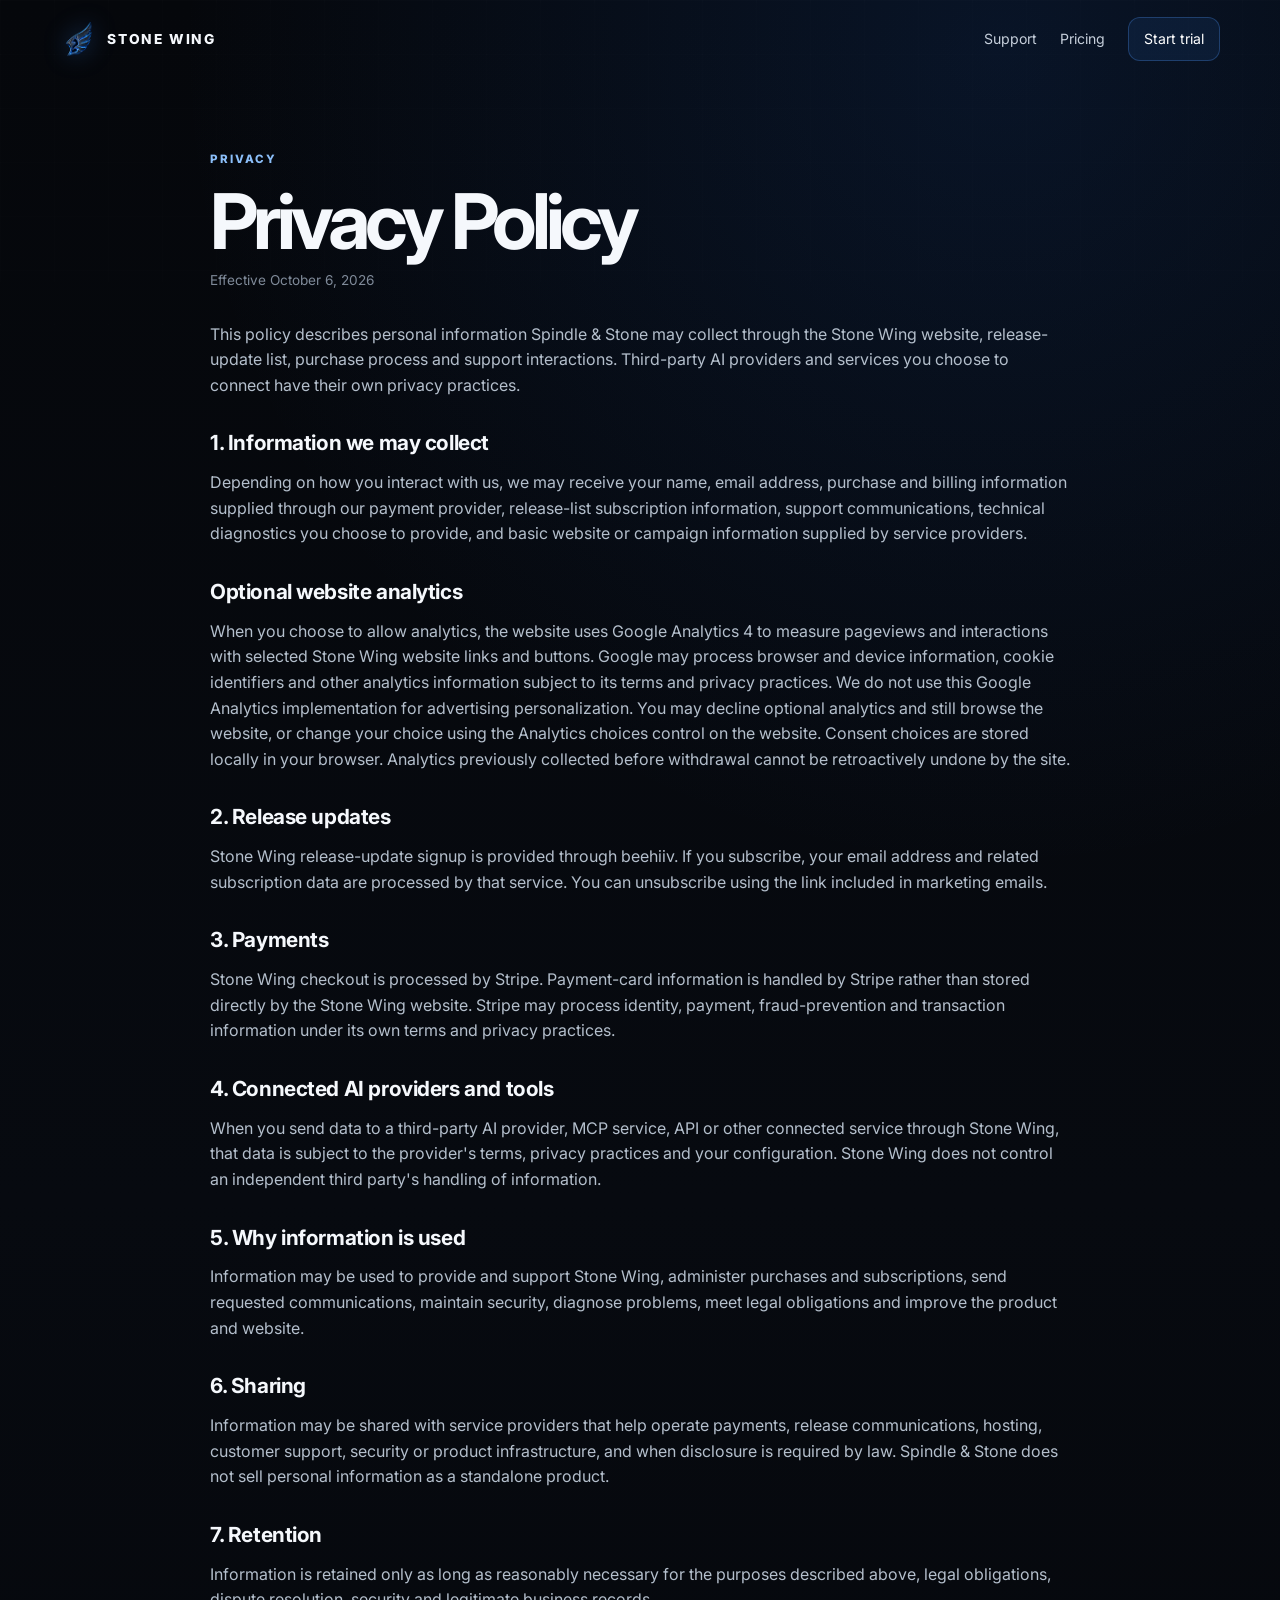
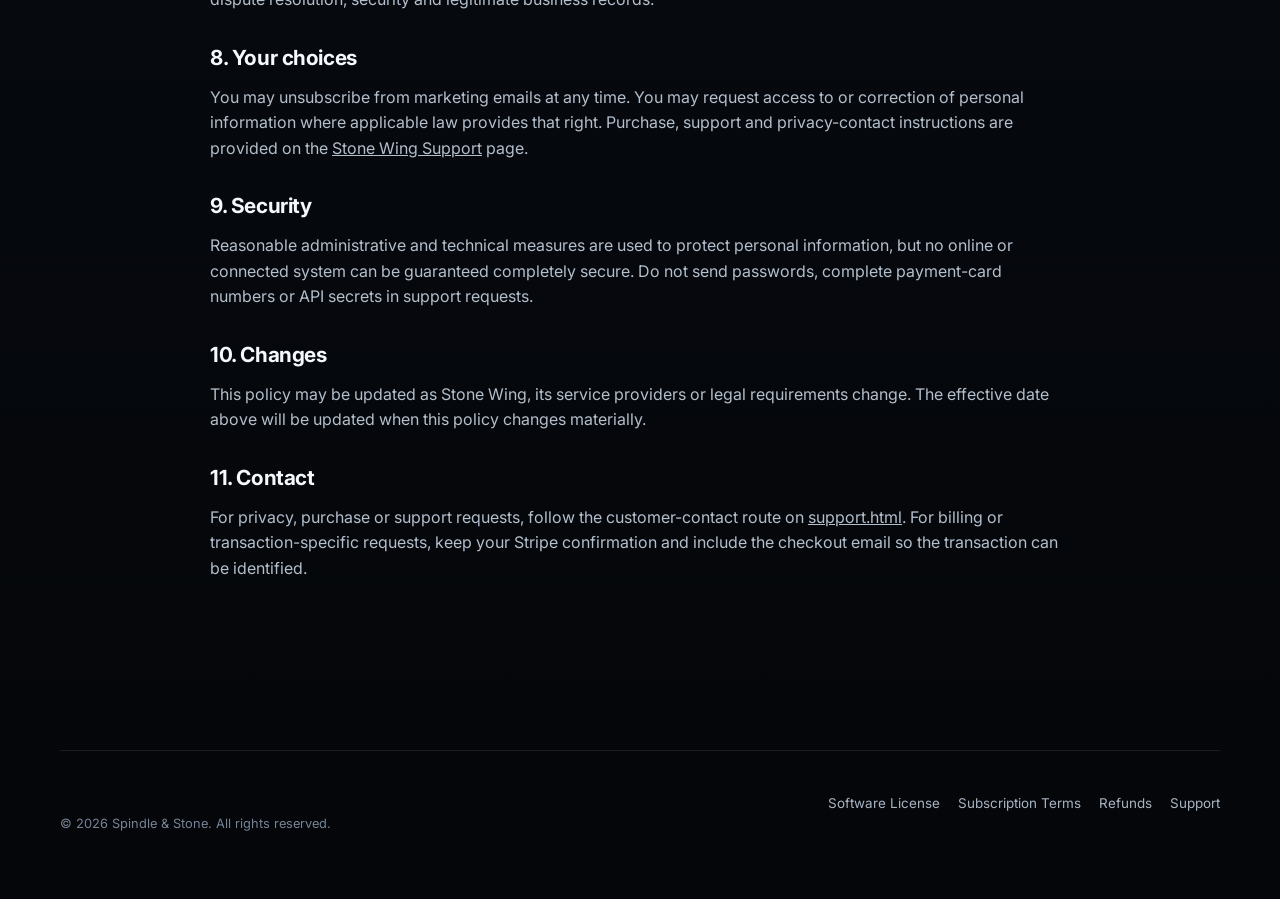
==== commit d5cb728f: "Stage truthful opt-in GA4 website analytics disclosure" ====
--- a/privacy.html
+++ b/privacy.html
@@ -1 +1 @@
-<!doctype html><html lang="en"><head><meta charset="utf-8"><meta name="viewport" content="width=device-width,initial-scale=1"><meta name="description" content="Stone Wing privacy policy for the website, purchases, release updates and support interactions."><title>Privacy Policy — Stone Wing</title><link rel="preconnect" href="https://fonts.googleapis.com"><link rel="preconnect" href="https://fonts.gstatic.com" crossorigin><link href="https://fonts.googleapis.com/css2?family=Inter:wght@400;500;600;700;800&display=swap" rel="stylesheet"><link rel="icon" type="image/png" href="stone-wing-mark.png"><link rel="stylesheet" href="styles.css?v=20261006-commercial"></head><body><header class="nav shell"><a class="brand" href="index.html"><img src="stone-wing-mark.png" alt=""><span>STONE WING</span></a><nav><a href="support.html">Support</a><a href="index.html#pricing">Pricing</a><a class="nav-cta" href="index.html#pricing">Start trial</a></nav></header><main class="shell legal-page"><div class="kicker">PRIVACY</div><h1>Privacy Policy</h1><p class="legal-updated">Effective October 6, 2026</p><p>This policy describes personal information Spindle & Stone may collect through the Stone Wing website, release-update list, purchase process and support interactions. Third-party AI providers and services you choose to connect have their own privacy practices.</p><h2>1. Information we may collect</h2><p>Depending on how you interact with us, we may receive your name, email address, purchase and billing information supplied through our payment provider, release-list subscription information, support communications, technical diagnostics you choose to provide, and basic website or campaign information supplied by service providers.</p><h2>2. Release updates</h2><p>Stone Wing release-update signup is provided through beehiiv. If you subscribe, your email address and related subscription data are processed by that service. You can unsubscribe using the link included in marketing emails.</p><h2>3. Payments</h2><p>Stone Wing checkout is processed by Stripe. Payment-card information is handled by Stripe rather than stored directly by the Stone Wing website. Stripe may process identity, payment, fraud-prevention and transaction information under its own terms and privacy practices.</p><h2>4. Connected AI providers and tools</h2><p>When you send data to a third-party AI provider, MCP service, API or other connected service through Stone Wing, that data is subject to the provider's terms, privacy practices and your configuration. Stone Wing does not control an independent third party's handling of information.</p><h2>5. Why information is used</h2><p>Information may be used to provide and support Stone Wing, administer purchases and subscriptions, send requested communications, maintain security, diagnose problems, meet legal obligations and improve the product and website.</p><h2>6. Sharing</h2><p>Information may be shared with service providers that help operate payments, release communications, hosting, customer support, security or product infrastructure, and when disclosure is required by law. Spindle & Stone does not sell personal information as a standalone product.</p><h2>7. Retention</h2><p>Information is retained only as long as reasonably necessary for the purposes described above, legal obligations, dispute resolution, security and legitimate business records.</p><h2>8. Your choices</h2><p>You may unsubscribe from marketing emails at any time. You may request access to or correction of personal information where applicable law provides that right. Purchase, support and privacy-contact instructions are provided on the <a href="support.html">Stone Wing Support</a> page.</p><h2>9. Security</h2><p>Reasonable administrative and technical measures are used to protect personal information, but no online or connected system can be guaranteed completely secure. Do not send passwords, complete payment-card numbers or API secrets in support requests.</p><h2>10. Changes</h2><p>This policy may be updated as Stone Wing, its service providers or legal requirements change. The effective date above will be updated when this policy changes materially.</p><h2>11. Contact</h2><p>For privacy, purchase or support requests, follow the customer-contact route on <a href="support.html">support.html</a>. For billing or transaction-specific requests, keep your Stripe confirmation and include the checkout email so the transaction can be identified.</p></main><footer class="footer shell"><div class="footer-links"><a href="software-license.html">Software License</a><a href="subscription-terms.html">Subscription Terms</a><a href="refunds.html">Refunds</a><a href="support.html">Support</a></div><p class="fine">© 2026 Spindle & Stone. All rights reserved.</p></footer></body></html>+<!doctype html><html lang="en"><head><meta charset="utf-8"><meta name="viewport" content="width=device-width,initial-scale=1"><meta name="description" content="Stone Wing privacy policy for the website, purchases, release updates and support interactions."><title>Privacy Policy — Stone Wing</title><link rel="preconnect" href="https://fonts.googleapis.com"><link rel="preconnect" href="https://fonts.gstatic.com" crossorigin><link href="https://fonts.googleapis.com/css2?family=Inter:wght@400;500;600;700;800&display=swap" rel="stylesheet"><link rel="icon" type="image/png" href="stone-wing-mark.png"><link rel="stylesheet" href="styles.css?v=20261006-commercial"></head><body><header class="nav shell"><a class="brand" href="index.html"><img src="stone-wing-mark.png" alt=""><span>STONE WING</span></a><nav><a href="support.html">Support</a><a href="index.html#pricing">Pricing</a><a class="nav-cta" href="index.html#pricing">Start trial</a></nav></header><main class="shell legal-page"><div class="kicker">PRIVACY</div><h1>Privacy Policy</h1><p class="legal-updated">Effective October 6, 2026</p><p>This policy describes personal information Spindle & Stone may collect through the Stone Wing website, release-update list, purchase process and support interactions. Third-party AI providers and services you choose to connect have their own privacy practices.</p><h2>1. Information we may collect</h2><p>Depending on how you interact with us, we may receive your name, email address, purchase and billing information supplied through our payment provider, release-list subscription information, support communications, technical diagnostics you choose to provide, and basic website or campaign information supplied by service providers.</p><h2>Optional website analytics</h2><p>When you choose to allow analytics, the website uses Google Analytics 4 to measure pageviews and interactions with selected Stone Wing website links and buttons. Google may process browser and device information, cookie identifiers and other analytics information subject to its terms and privacy practices. We do not use this Google Analytics implementation for advertising personalization. You may decline optional analytics and still browse the website, or change your choice using the Analytics choices control on the website. Consent choices are stored locally in your browser. Analytics previously collected before withdrawal cannot be retroactively undone by the site.</p><h2>2. Release updates</h2><p>Stone Wing release-update signup is provided through beehiiv. If you subscribe, your email address and related subscription data are processed by that service. You can unsubscribe using the link included in marketing emails.</p><h2>3. Payments</h2><p>Stone Wing checkout is processed by Stripe. Payment-card information is handled by Stripe rather than stored directly by the Stone Wing website. Stripe may process identity, payment, fraud-prevention and transaction information under its own terms and privacy practices.</p><h2>4. Connected AI providers and tools</h2><p>When you send data to a third-party AI provider, MCP service, API or other connected service through Stone Wing, that data is subject to the provider's terms, privacy practices and your configuration. Stone Wing does not control an independent third party's handling of information.</p><h2>5. Why information is used</h2><p>Information may be used to provide and support Stone Wing, administer purchases and subscriptions, send requested communications, maintain security, diagnose problems, meet legal obligations and improve the product and website.</p><h2>6. Sharing</h2><p>Information may be shared with service providers that help operate payments, release communications, hosting, customer support, security or product infrastructure, and when disclosure is required by law. Spindle & Stone does not sell personal information as a standalone product.</p><h2>7. Retention</h2><p>Information is retained only as long as reasonably necessary for the purposes described above, legal obligations, dispute resolution, security and legitimate business records.</p><h2>8. Your choices</h2><p>You may unsubscribe from marketing emails at any time. You may request access to or correction of personal information where applicable law provides that right. Purchase, support and privacy-contact instructions are provided on the <a href="support.html">Stone Wing Support</a> page.</p><h2>9. Security</h2><p>Reasonable administrative and technical measures are used to protect personal information, but no online or connected system can be guaranteed completely secure. Do not send passwords, complete payment-card numbers or API secrets in support requests.</p><h2>10. Changes</h2><p>This policy may be updated as Stone Wing, its service providers or legal requirements change. The effective date above will be updated when this policy changes materially.</p><h2>11. Contact</h2><p>For privacy, purchase or support requests, follow the customer-contact route on <a href="support.html">support.html</a>. For billing or transaction-specific requests, keep your Stripe confirmation and include the checkout email so the transaction can be identified.</p></main><footer class="footer shell"><div class="footer-links"><a href="software-license.html">Software License</a><a href="subscription-terms.html">Subscription Terms</a><a href="refunds.html">Refunds</a><a href="support.html">Support</a></div><p class="fine">© 2026 Spindle & Stone. All rights reserved.</p></footer></body></html>
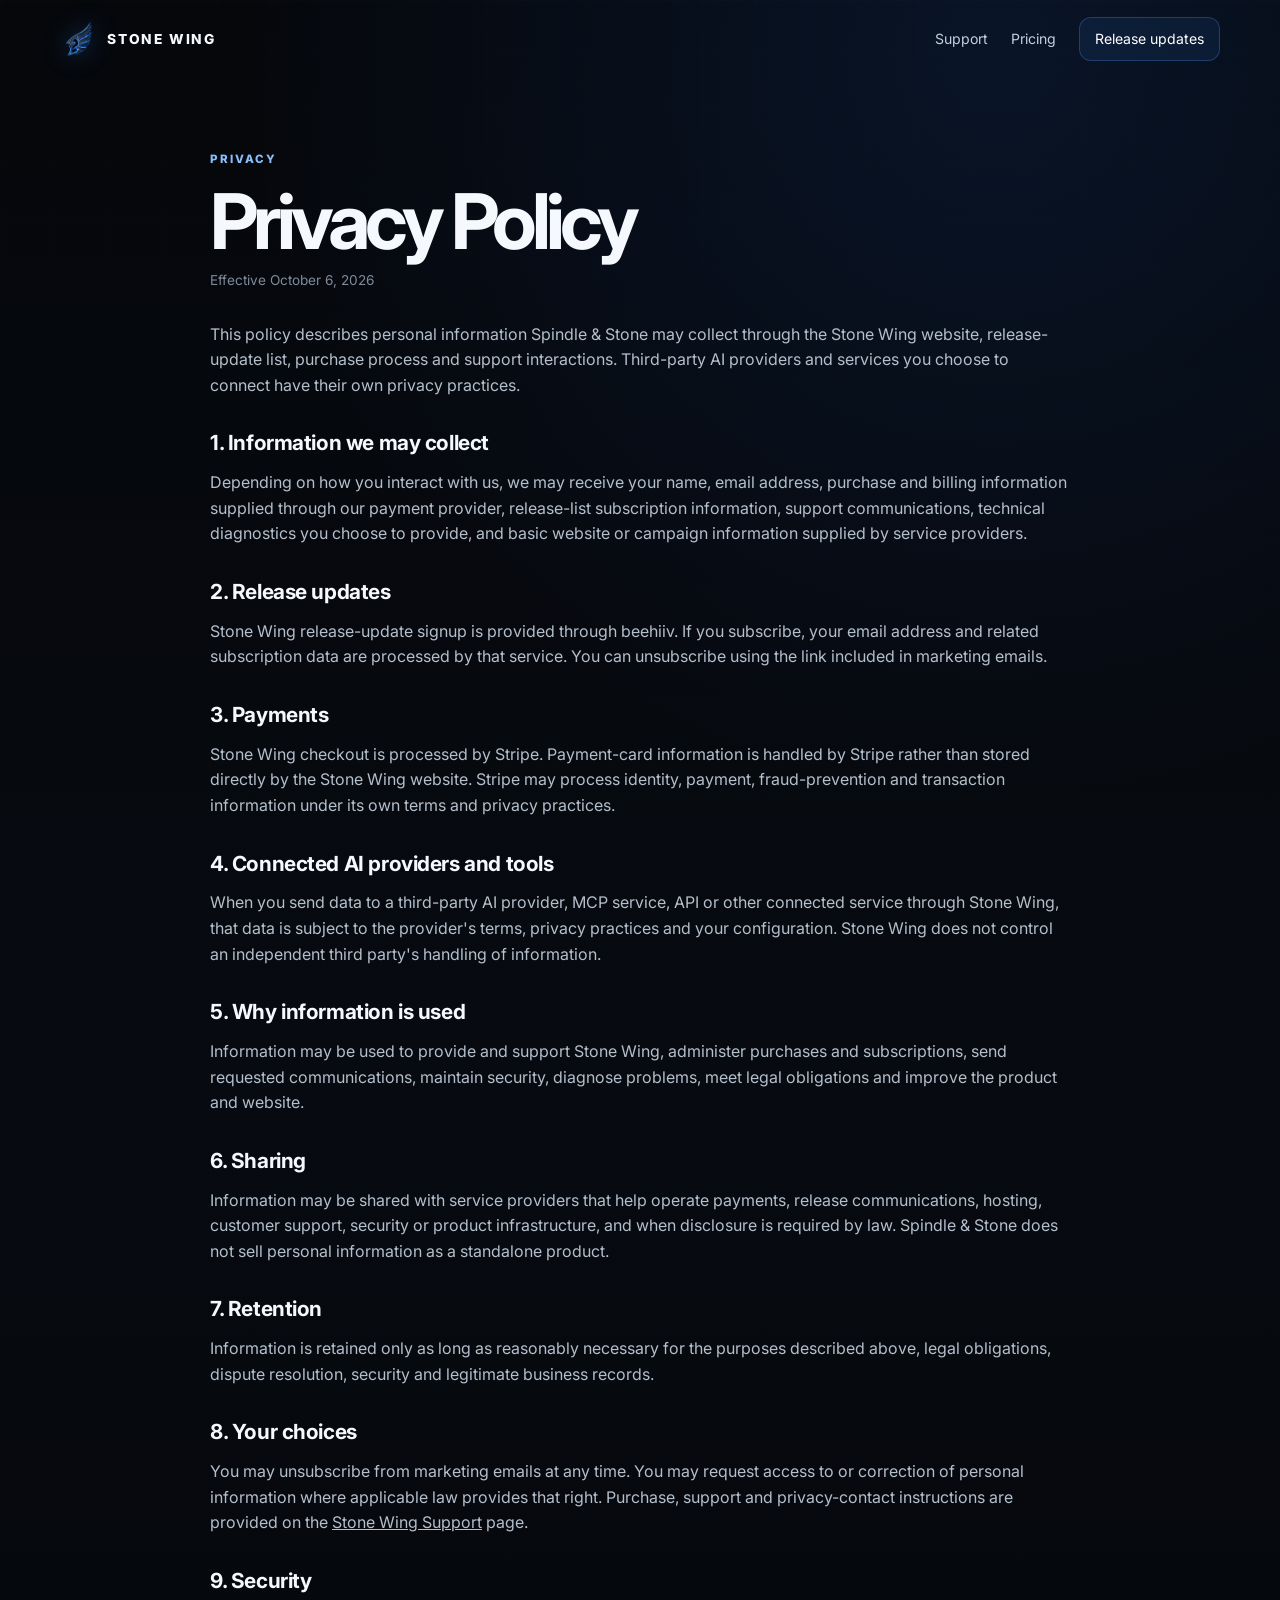
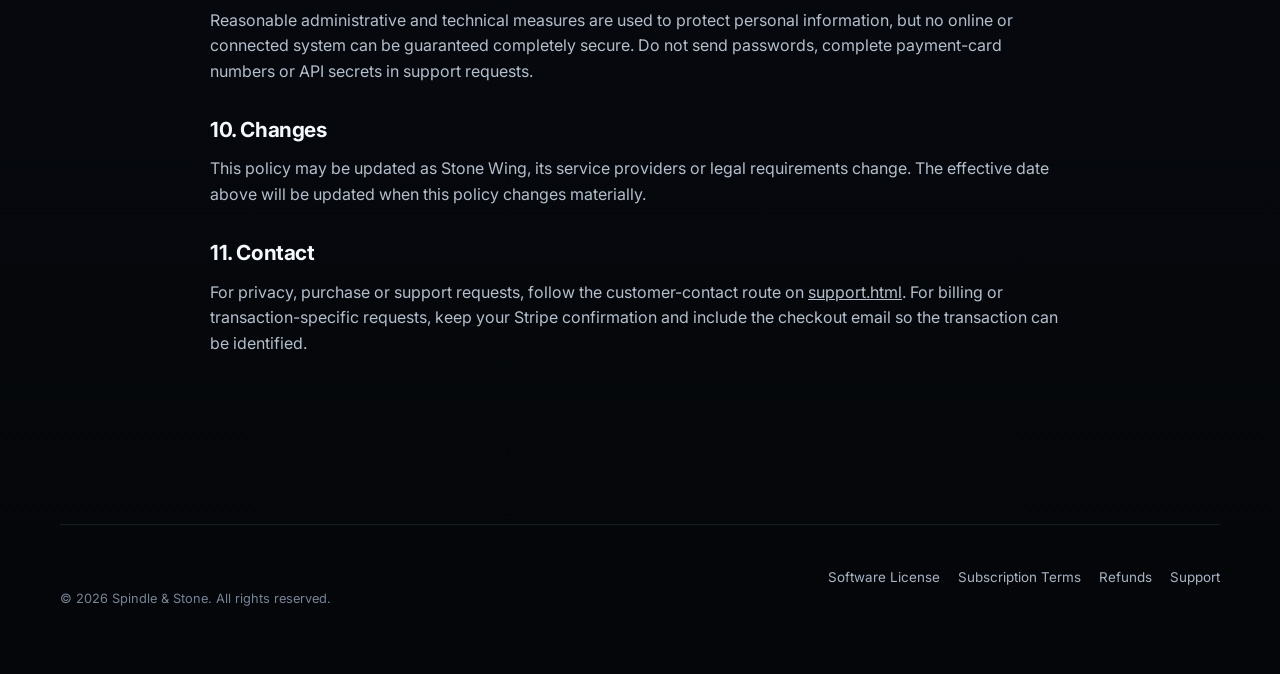
==== commit ecbe12b5: "Update Mac coming-soon availability while preserving existing customer terms" ====
--- a/privacy.html
+++ b/privacy.html
@@ -1 +1 @@
-<!doctype html><html lang="en"><head><meta charset="utf-8"><meta name="viewport" content="width=device-width,initial-scale=1"><meta name="description" content="Stone Wing privacy policy for the website, purchases, release updates and support interactions."><title>Privacy Policy — Stone Wing</title><link rel="preconnect" href="https://fonts.googleapis.com"><link rel="preconnect" href="https://fonts.gstatic.com" crossorigin><link href="https://fonts.googleapis.com/css2?family=Inter:wght@400;500;600;700;800&display=swap" rel="stylesheet"><link rel="icon" type="image/png" href="stone-wing-mark.png"><link rel="stylesheet" href="styles.css?v=20261006-commercial"></head><body><header class="nav shell"><a class="brand" href="index.html"><img src="stone-wing-mark.png" alt=""><span>STONE WING</span></a><nav><a href="support.html">Support</a><a href="index.html#pricing">Pricing</a><a class="nav-cta" href="index.html#pricing">Start trial</a></nav></header><main class="shell legal-page"><div class="kicker">PRIVACY</div><h1>Privacy Policy</h1><p class="legal-updated">Effective October 6, 2026</p><p>This policy describes personal information Spindle & Stone may collect through the Stone Wing website, release-update list, purchase process and support interactions. Third-party AI providers and services you choose to connect have their own privacy practices.</p><h2>1. Information we may collect</h2><p>Depending on how you interact with us, we may receive your name, email address, purchase and billing information supplied through our payment provider, release-list subscription information, support communications, technical diagnostics you choose to provide, and basic website or campaign information supplied by service providers.</p><h2>Optional website analytics</h2><p>When you choose to allow analytics, the website uses Google Analytics 4 to measure pageviews and interactions with selected Stone Wing website links and buttons. Google may process browser and device information, cookie identifiers and other analytics information subject to its terms and privacy practices. We do not use this Google Analytics implementation for advertising personalization. You may decline optional analytics and still browse the website, or change your choice using the Analytics choices control on the website. Consent choices are stored locally in your browser. Analytics previously collected before withdrawal cannot be retroactively undone by the site.</p><h2>2. Release updates</h2><p>Stone Wing release-update signup is provided through beehiiv. If you subscribe, your email address and related subscription data are processed by that service. You can unsubscribe using the link included in marketing emails.</p><h2>3. Payments</h2><p>Stone Wing checkout is processed by Stripe. Payment-card information is handled by Stripe rather than stored directly by the Stone Wing website. Stripe may process identity, payment, fraud-prevention and transaction information under its own terms and privacy practices.</p><h2>4. Connected AI providers and tools</h2><p>When you send data to a third-party AI provider, MCP service, API or other connected service through Stone Wing, that data is subject to the provider's terms, privacy practices and your configuration. Stone Wing does not control an independent third party's handling of information.</p><h2>5. Why information is used</h2><p>Information may be used to provide and support Stone Wing, administer purchases and subscriptions, send requested communications, maintain security, diagnose problems, meet legal obligations and improve the product and website.</p><h2>6. Sharing</h2><p>Information may be shared with service providers that help operate payments, release communications, hosting, customer support, security or product infrastructure, and when disclosure is required by law. Spindle & Stone does not sell personal information as a standalone product.</p><h2>7. Retention</h2><p>Information is retained only as long as reasonably necessary for the purposes described above, legal obligations, dispute resolution, security and legitimate business records.</p><h2>8. Your choices</h2><p>You may unsubscribe from marketing emails at any time. You may request access to or correction of personal information where applicable law provides that right. Purchase, support and privacy-contact instructions are provided on the <a href="support.html">Stone Wing Support</a> page.</p><h2>9. Security</h2><p>Reasonable administrative and technical measures are used to protect personal information, but no online or connected system can be guaranteed completely secure. Do not send passwords, complete payment-card numbers or API secrets in support requests.</p><h2>10. Changes</h2><p>This policy may be updated as Stone Wing, its service providers or legal requirements change. The effective date above will be updated when this policy changes materially.</p><h2>11. Contact</h2><p>For privacy, purchase or support requests, follow the customer-contact route on <a href="support.html">support.html</a>. For billing or transaction-specific requests, keep your Stripe confirmation and include the checkout email so the transaction can be identified.</p></main><footer class="footer shell"><div class="footer-links"><a href="software-license.html">Software License</a><a href="subscription-terms.html">Subscription Terms</a><a href="refunds.html">Refunds</a><a href="support.html">Support</a></div><p class="fine">© 2026 Spindle & Stone. All rights reserved.</p></footer></body></html>+<!doctype html><html lang="en"><head><meta charset="utf-8"><meta name="viewport" content="width=device-width,initial-scale=1"><meta name="description" content="Stone Wing privacy policy for the website, purchases, release updates and support interactions."><title>Privacy Policy — Stone Wing</title><link rel="preconnect" href="https://fonts.googleapis.com"><link rel="preconnect" href="https://fonts.gstatic.com" crossorigin><link href="https://fonts.googleapis.com/css2?family=Inter:wght@400;500;600;700;800&display=swap" rel="stylesheet"><link rel="icon" type="image/png" href="stone-wing-mark.png"><link rel="stylesheet" href="styles.css?v=20261006-commercial"></head><body><header class="nav shell"><a class="brand" href="index.html"><img src="stone-wing-mark.png" alt=""><span>STONE WING</span></a><nav><a href="support.html">Support</a><a href="index.html#pricing">Pricing</a><a class="nav-cta" href="index.html#updates">Release updates</a></nav></header><main class="shell legal-page"><div class="kicker">PRIVACY</div><h1>Privacy Policy</h1><p class="legal-updated">Effective October 6, 2026</p><p>This policy describes personal information Spindle & Stone may collect through the Stone Wing website, release-update list, purchase process and support interactions. Third-party AI providers and services you choose to connect have their own privacy practices.</p><h2>1. Information we may collect</h2><p>Depending on how you interact with us, we may receive your name, email address, purchase and billing information supplied through our payment provider, release-list subscription information, support communications, technical diagnostics you choose to provide, and basic website or campaign information supplied by service providers.</p><h2>2. Release updates</h2><p>Stone Wing release-update signup is provided through beehiiv. If you subscribe, your email address and related subscription data are processed by that service. You can unsubscribe using the link included in marketing emails.</p><h2>3. Payments</h2><p>Stone Wing checkout is processed by Stripe. Payment-card information is handled by Stripe rather than stored directly by the Stone Wing website. Stripe may process identity, payment, fraud-prevention and transaction information under its own terms and privacy practices.</p><h2>4. Connected AI providers and tools</h2><p>When you send data to a third-party AI provider, MCP service, API or other connected service through Stone Wing, that data is subject to the provider's terms, privacy practices and your configuration. Stone Wing does not control an independent third party's handling of information.</p><h2>5. Why information is used</h2><p>Information may be used to provide and support Stone Wing, administer purchases and subscriptions, send requested communications, maintain security, diagnose problems, meet legal obligations and improve the product and website.</p><h2>6. Sharing</h2><p>Information may be shared with service providers that help operate payments, release communications, hosting, customer support, security or product infrastructure, and when disclosure is required by law. Spindle & Stone does not sell personal information as a standalone product.</p><h2>7. Retention</h2><p>Information is retained only as long as reasonably necessary for the purposes described above, legal obligations, dispute resolution, security and legitimate business records.</p><h2>8. Your choices</h2><p>You may unsubscribe from marketing emails at any time. You may request access to or correction of personal information where applicable law provides that right. Purchase, support and privacy-contact instructions are provided on the <a href="support.html">Stone Wing Support</a> page.</p><h2>9. Security</h2><p>Reasonable administrative and technical measures are used to protect personal information, but no online or connected system can be guaranteed completely secure. Do not send passwords, complete payment-card numbers or API secrets in support requests.</p><h2>10. Changes</h2><p>This policy may be updated as Stone Wing, its service providers or legal requirements change. The effective date above will be updated when this policy changes materially.</p><h2>11. Contact</h2><p>For privacy, purchase or support requests, follow the customer-contact route on <a href="support.html">support.html</a>. For billing or transaction-specific requests, keep your Stripe confirmation and include the checkout email so the transaction can be identified.</p></main><footer class="footer shell"><div class="footer-links"><a href="software-license.html">Software License</a><a href="subscription-terms.html">Subscription Terms</a><a href="refunds.html">Refunds</a><a href="support.html">Support</a></div><p class="fine">© 2026 Spindle & Stone. All rights reserved.</p></footer></body></html>
